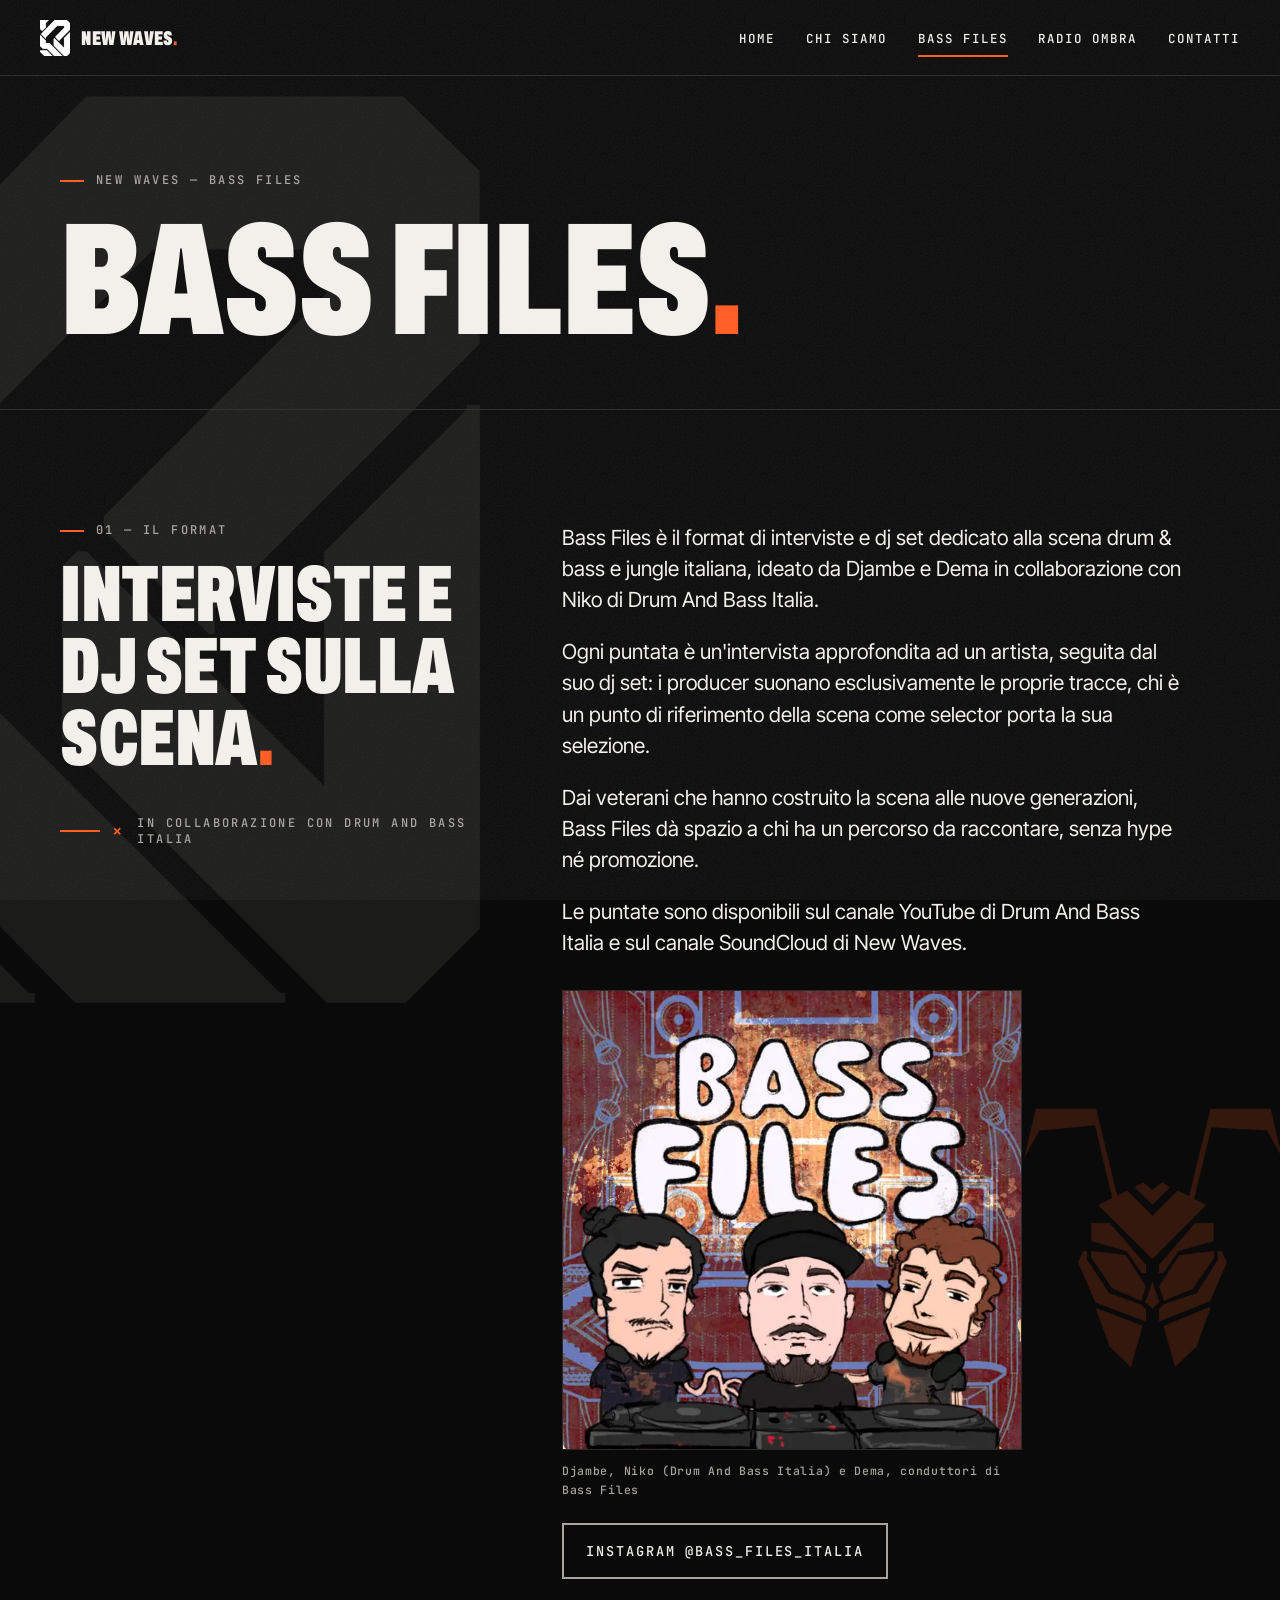
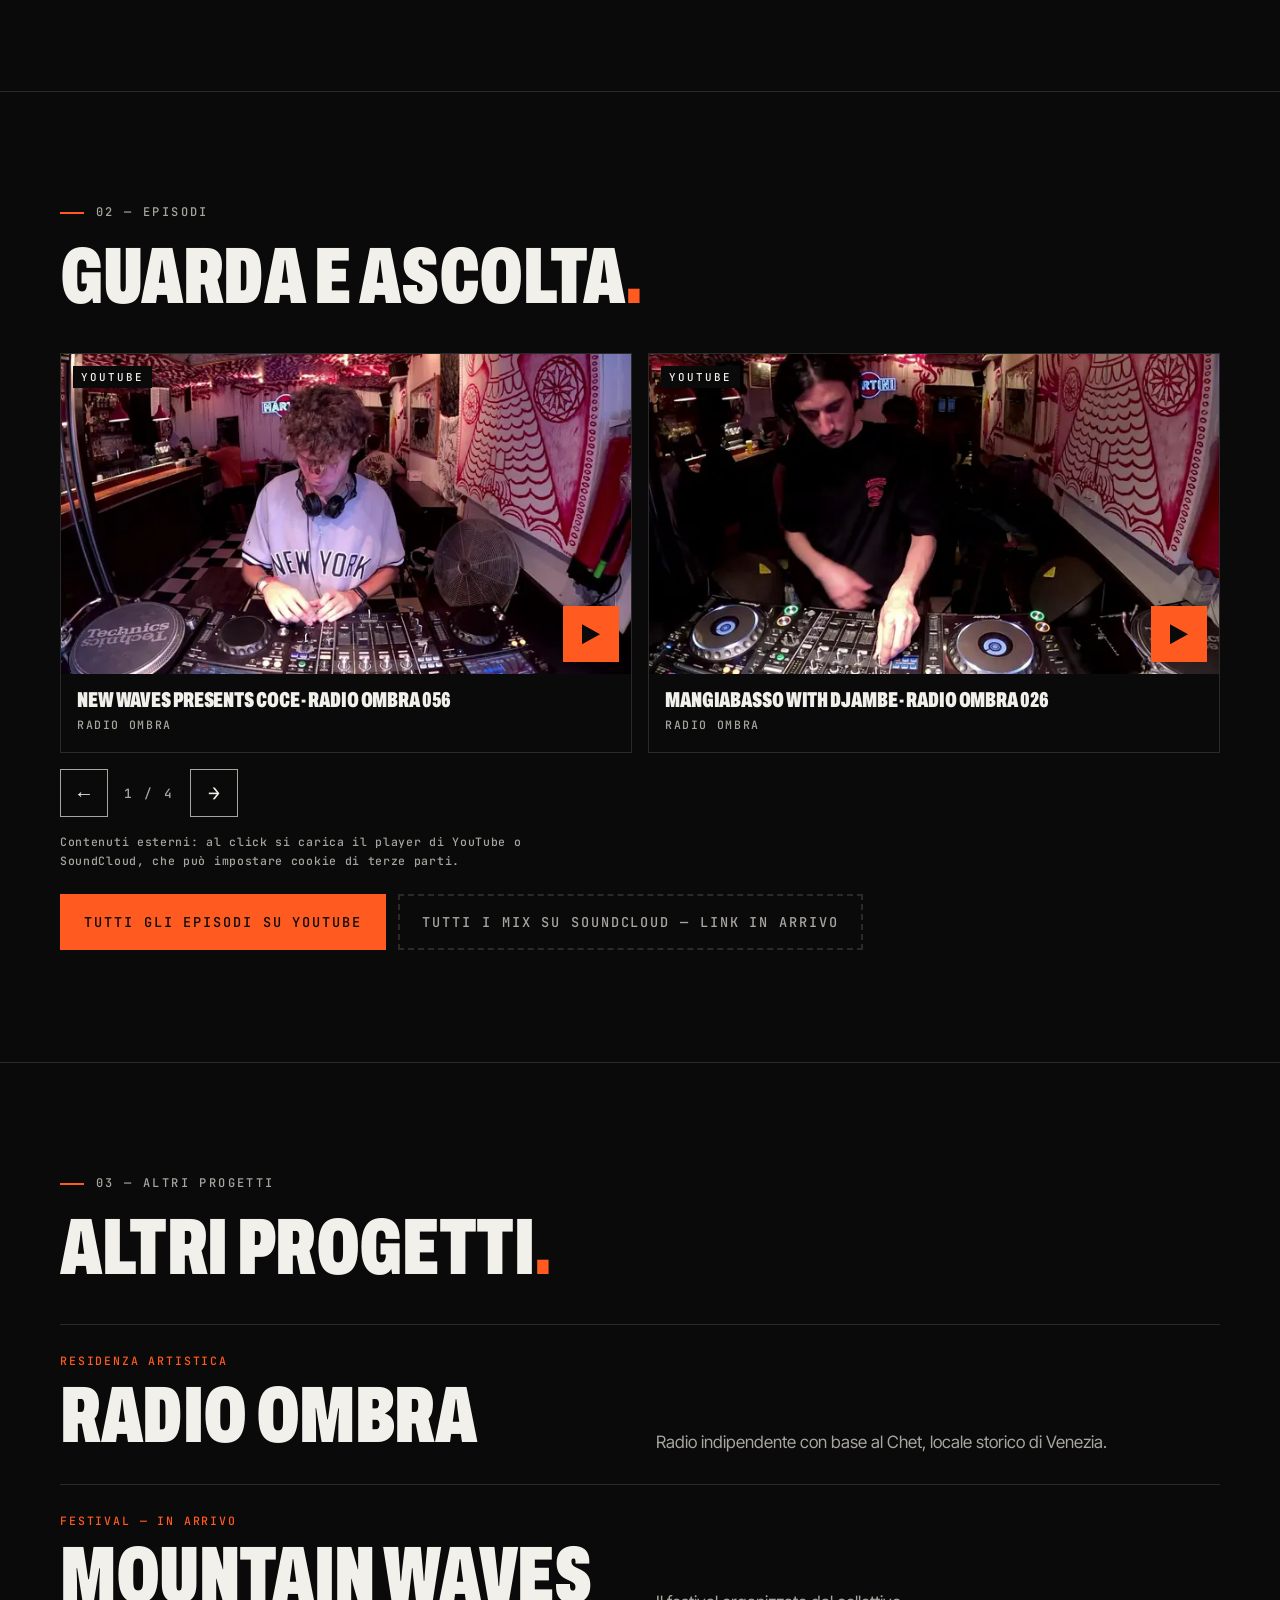
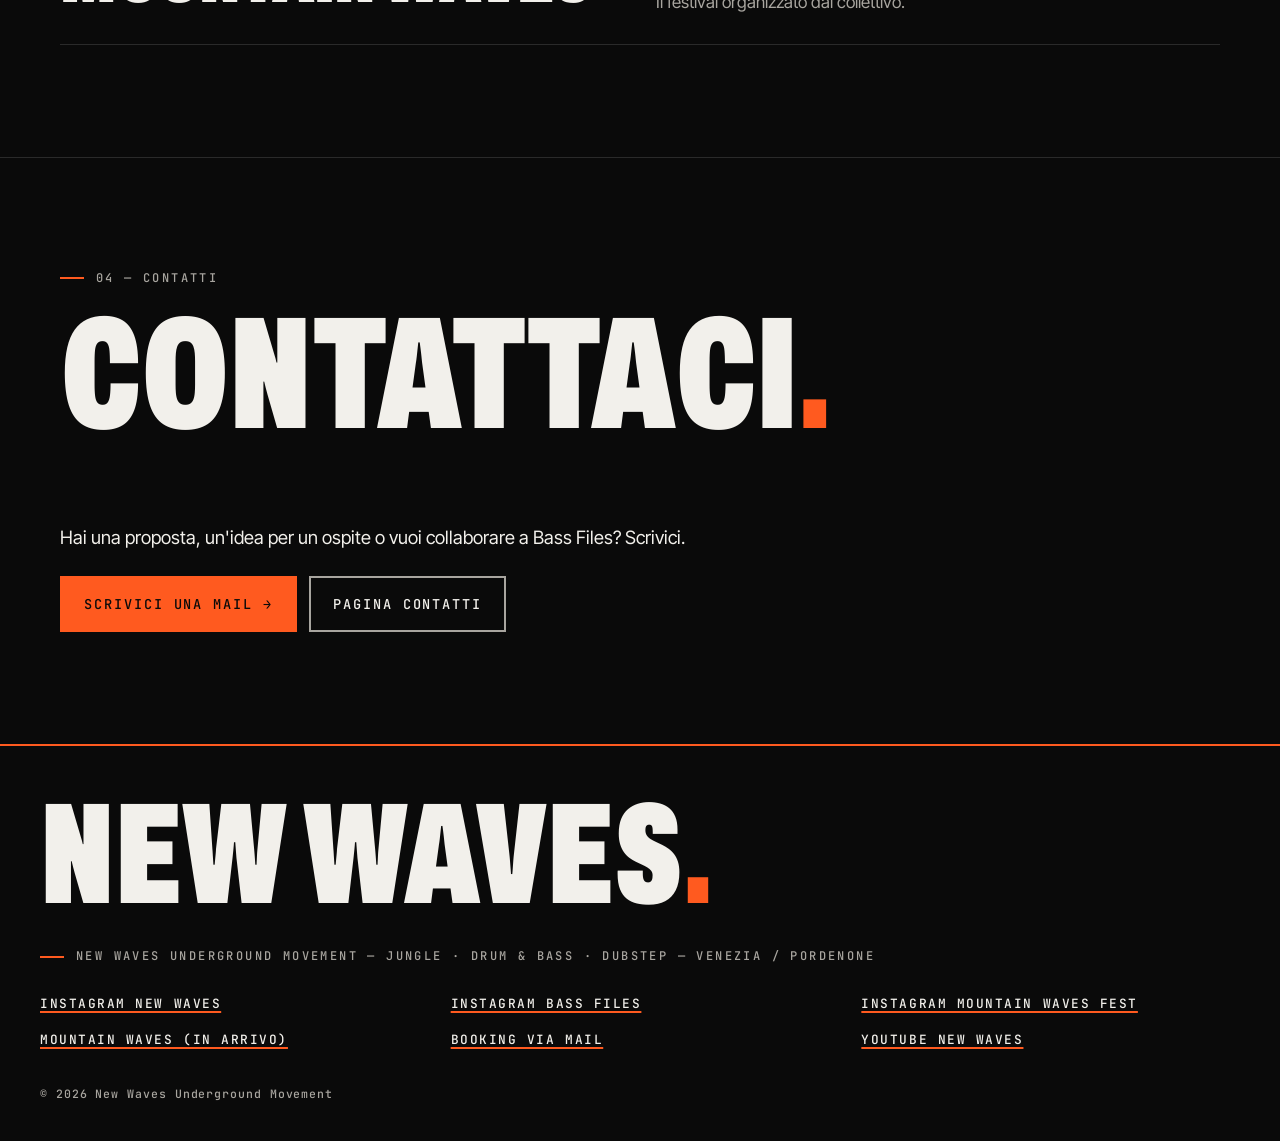
==== bass-files/index.html @ 53de9a0c "feat: Bass Files, carosello episodi con loop; nuovi video; logo Drum And Bass Italia aggiornato Co-A" ====
<!doctype html>
<html lang="it">
<head>
  <meta charset="utf-8" />
  <meta name="viewport" content="width=device-width, initial-scale=1" />
  <title>Bass Files — interviste e dj set sulla scena italiana</title>
  <meta name="description" content="Bass Files: format di interviste e dj set in collaborazione con Drum And Bass Italia." />
  
  <meta name="theme-color" content="#0A0A0A" />
  <link rel="canonical" href="https://DOMINIO.TLD/bass-files/" />
  <!-- Open Graph / Twitter -->
  <meta property="og:type" content="website" />
  <meta property="og:locale" content="it_IT" />
  <meta property="og:title" content="Bass Files — interviste e dj set sulla scena italiana" />
  <meta property="og:description" content="Bass Files: format di interviste e dj set in collaborazione con Drum And Bass Italia." />
  <meta property="og:url" content="https://DOMINIO.TLD/bass-files/" />
  <meta property="og:image" content="https://DOMINIO.TLD/assets/img/og/og-default.jpg" /> <!-- TODO: creare 1200x630 -->
  <meta name="twitter:card" content="summary_large_image" />
  <link rel="icon" href="../assets/icons/favicon.svg" type="image/svg+xml" /> <!-- TODO: creare favicon -->
  <link rel="stylesheet" href="../css/style.css" />
  <link rel="preload" href="../assets/fonts/archivo-var.woff2" as="font" type="font/woff2" crossorigin />
  <script src="../js/main.js" defer></script>
</head>
<body data-page="bass-files">
  <!-- HEADER: tenere identico in tutte le pagine (cambia solo aria-current e il prefisso dei percorsi) -->
  <a class="skip-link" href="#main">Vai al contenuto</a>
  <header class="site-header">
    <a class="brand" href="../" aria-label="New Waves — Home">
      <img src="../assets/img/brand/logo-mark-96.webp" width="30" height="36" alt="" />
      <span class="brand__name">NEW WAVES<span class="dot">.</span></span>
    </a>
    <button class="nav-toggle" type="button" aria-expanded="false" aria-controls="site-nav">Menu</button>
    <nav id="site-nav" class="site-nav" aria-label="Principale">
      <ul><li><a href="../">Home</a></li><li><a href="../chi-siamo/">Chi siamo</a></li><li><a href="../bass-files/" aria-current="page">Bass Files</a></li><li><a href="../radio-ombra/">Radio Ombra</a></li><li><a href="../contatti/">Contatti</a></li></ul>
    </nav>
  </header>

  <main id="main">
    <!-- sfondo decorativo: loghi New Waves e Drum And Bass Italia (maschere CSS, vedi css/style.css) -->
    <div class="bf-bg" aria-hidden="true"><span class="bf-bg__nw"></span></div>
    <header class="page-head"><p class="label">New Waves — Bass Files</p><h1>Bass Files<span class="dot">.</span></h1></header>

    <section class="about" aria-labelledby="format">
      <div><p class="label">01 — Il format</p><h2 id="format">Interviste e dj set sulla scena<span class="dot">.</span></h2>
        <p class="bf-collab"><span class="bf-collab__x" aria-hidden="true">×</span>In collaborazione con Drum And Bass Italia</p></div>
      <div class="about__text">
        <p>Bass Files è il format di interviste e dj set dedicato alla scena drum &amp; bass e jungle italiana, ideato da Djambe e Dema in collaborazione con Niko di Drum And Bass Italia.</p>
        <p>Ogni puntata è un'intervista approfondita ad un artista, seguita dal suo dj set: i producer suonano esclusivamente le proprie tracce, chi è un punto di riferimento della scena come selector porta la sua selezione.</p>
        <p>Dai veterani che hanno costruito la scena alle nuove generazioni, Bass Files dà spazio a chi ha un percorso da raccontare, senza hype né promozione.</p>
        <p>Le puntate sono disponibili sul canale YouTube di Drum And Bass Italia e sul canale SoundCloud di New Waves.</p>
        <figure class="bf-figure">
          <span class="bf-bg__dnb" aria-hidden="true"></span>
          <div class="photo-slot"><img src="../assets/img/bass-files/conduttori-1200.webp" srcset="../assets/img/bass-files/conduttori-640.webp 640w, ../assets/img/bass-files/conduttori-800.webp 800w, ../assets/img/bass-files/conduttori-1200.webp 1200w" sizes="(min-width: 1100px) 520px, (min-width: 768px) 45vw, calc(100vw - 32px)" width="1200" height="1200" alt="Illustrazione a fumetto dei tre conduttori di Bass Files dietro la consolle, sotto la scritta Bass Files" fetchpriority="high" decoding="async" /></div>
          <figcaption class="media-note">Djambe, Niko (Drum And Bass Italia) e Dema, conduttori di Bass Files</figcaption>
        </figure>
        <!-- TODO: ospiti, cadenza e formato degli episodi: non presenti nel Press Kit (Marco) -->
        <div class="btn-row"><a class="btn btn--ghost" href="https://instagram.com/bass_files_italia" rel="noopener">Instagram @bass_files_italia</a></div>
      </div>
    </section>

    <section aria-labelledby="ascolta"><p class="label">02 — Episodi</p><h2 id="ascolta">Guarda e ascolta<span class="dot">.</span></h2>
      <div class="carousel" role="region" aria-roledescription="carosello" aria-label="Episodi di Bass Files">
        <div class="carousel__track" data-media data-media-tag="bass-files"></div>
      </div>
      <div class="btn-row">
        <a class="btn" data-channel="bassFiles" data-channel-label="Tutti gli episodi su YouTube" rel="noopener">Tutti gli episodi su YouTube</a>
        <a class="btn btn--ghost" data-channel="soundcloud" data-channel-label="Tutti i mix su SoundCloud" rel="noopener">Tutti i mix su SoundCloud</a>
      </div>
    </section>

    <section aria-labelledby="progetti"><p class="label">03 — Altri progetti</p><h2 id="progetti">Altri progetti<span class="dot">.</span></h2>
      <ul class="project-list">
        <li class="project"><p class="project__tag">Residenza artistica</p><h3><a href="../radio-ombra/">Radio Ombra</a></h3><p>Radio indipendente con base al Chet, locale storico di Venezia.</p></li>
        <li class="project"><p class="project__tag">Festival — in arrivo</p><h3><a href="../mountain-waves/">Mountain Waves</a></h3><p>Il festival organizzato dal collettivo.</p></li>
      </ul>
    </section>

    <section class="cta-booking" aria-labelledby="booking"><p class="label">04 — Contatti</p><h2 id="booking">Contattaci<span class="dot">.</span></h2>
      <p>Hai una proposta, un'idea per un ospite o vuoi collaborare a Bass Files? Scrivici.</p>
      <div class="btn-row"><a class="btn" href="mailto:newwavesundergroundmovement@gmail.com?subject=Bass%20Files">Scrivici una mail →</a><a class="btn btn--ghost" href="../contatti/">Pagina contatti</a></div>
    </section>
  </main>

  <!-- FOOTER: tenere identico in tutte le pagine -->
  <footer class="site-footer">
    <p class="footer-big" aria-hidden="true">NEW WAVES<span class="dot">.</span></p>
    <p class="label">New Waves Underground Movement — Jungle · Drum &amp; Bass · Dubstep — Venezia / Pordenone</p>
    <ul class="footer-links">
      <li><a href="https://instagram.com/newwaves_um" rel="noopener">Instagram New Waves</a></li>
      <li><a href="https://instagram.com/bass_files_italia" rel="noopener">Instagram Bass Files</a></li>
      <li><a href="https://instagram.com/mountainwavesfest" rel="noopener">Instagram Mountain Waves Fest</a></li>
      <li><a href="../mountain-waves/">Mountain Waves (in arrivo)</a></li>
      <li><a href="mailto:newwavesundergroundmovement@gmail.com?subject=Booking%20New%20Waves">Booking via mail</a></li>
      <li><a href="https://www.youtube.com/@Newwaves_undergroundmovement" rel="noopener">YouTube New Waves</a></li>
      <!-- TODO: link canale SoundCloud (da data/media.json -> channels) -->
    </ul>
    <p class="legal">© 2026 New Waves Underground Movement</p>
  </footer>
</body>
</html>
---- css/style.css ----
/* ==========================================================================
   NEW WAVES — style.css
   Organizzazione: 1 Font · 2 Tokens · 3 Base · 4 Layout · 5 Componenti · 6 Pagine · 7 Utility
   Palette: nero / bianco caldo / arancione (unico accento). Zero border-radius.
   ========================================================================== */

/* 1. FONT (self-hosted, subset latin, font-display: swap) ---------------- */
@font-face {
  font-family: "Archivo";
  src: url("../assets/fonts/archivo-var.woff2") format("woff2");
  font-weight: 700 900; font-stretch: 62% 100%; font-display: swap;
}
@font-face {
  font-family: "Inter Tight";
  src: url("../assets/fonts/inter-tight-var.woff2") format("woff2");
  font-weight: 400 700; font-display: swap;
}
@font-face {
  font-family: "JetBrains Mono";
  src: url("../assets/fonts/jetbrains-mono-500.woff2") format("woff2");
  font-weight: 500; font-display: swap;
}

/* 2. TOKENS ------------------------------------------------------------- */
:root {
  /* colore */
  --c-bg: #0a0a0a;
  --c-bg-2: #141414;
  --c-line: #2a2a2a;
  --c-text: #f2f0eb;
  --c-text-dim: #a8a59f;       /* ≈ 7.6:1 su nero */
  --c-accent: #ff5a1f;         /* ≈ 6.6:1 su nero; testo scuro su arancione ≈ 6.6:1 */

  /* tipografia */
  --f-display: "Archivo", "Arial Narrow", "Helvetica Neue", Arial, sans-serif;
  --f-body: "Inter Tight", "Helvetica Neue", Arial, sans-serif;
  --f-mono: "JetBrains Mono", ui-monospace, "SFMono-Regular", Menlo, Consolas, monospace;

  --fs-display: min(31vw, 24rem);
  --fs-h1: clamp(3.5rem, 17vw, 10rem);
  --fs-h2: clamp(2.25rem, 8vw, 5rem);
  --fs-h3: clamp(1.4rem, 3.5vw, 2rem);
  --fs-label: 0.75rem;

  /* layout */
  --gutter: clamp(16px, 4vw, 40px);
  --max: 1240px;
  --header-h: 64px;
  --radius: 0;
  --bar: 6px;                  /* spessore barre arancioni */
}
@media (min-width: 768px) { :root { --header-h: 76px; } }

/* 3. BASE --------------------------------------------------------------- */
*, *::before, *::after { box-sizing: border-box; }
html { scroll-behavior: smooth; -webkit-text-size-adjust: 100%; scroll-padding-top: calc(var(--header-h) + 1rem); }
body {
  margin: 0; background: var(--c-bg); color: var(--c-text);
  font: 400 1.0625rem/1.6 var(--f-body);
  overflow-x: hidden;
}
/* grana leggera sul nero: tile SVG inline (nessuna richiesta di rete) */
body::after {
  content: ""; position: fixed; inset: 0; z-index: 90; pointer-events: none; opacity: .07;
  background-image: url("data:image/svg+xml,%3Csvg xmlns='http://www.w3.org/2000/svg' width='160' height='160'%3E%3Cfilter id='n'%3E%3CfeTurbulence type='fractalNoise' baseFrequency='.9' numOctaves='2' stitchTiles='stitch'/%3E%3CfeColorMatrix values='0 0 0 0 1 0 0 0 0 1 0 0 0 0 1 0 0 0 1 0'/%3E%3C/filter%3E%3Crect width='160' height='160' filter='url(%23n)'/%3E%3C/svg%3E");
}
img, video, iframe { max-width: 100%; display: block; }
a { color: inherit; text-decoration-color: var(--c-accent); text-decoration-thickness: 2px; text-underline-offset: 0.22em; }
a:hover { color: var(--c-accent); }
:focus-visible { outline: 2px solid var(--c-accent); outline-offset: 3px; }
::selection { background: var(--c-accent); color: var(--c-bg); }
h1, h2, h3 {
  font-family: var(--f-display); font-weight: 900; font-stretch: 62%;
  text-transform: uppercase; line-height: .9; margin: 0 0 .5em; letter-spacing: -.005em;
}
h1 { font-size: var(--fs-h1); }
h2 { font-size: var(--fs-h2); }
h3 { font-size: var(--fs-h3); line-height: 1; }
p { margin: 0 0 1em; max-width: 62ch; }
.dot { color: var(--c-accent); }

/* micro-etichetta mono con numerazione */
.label {
  font: 500 var(--fs-label)/1.4 var(--f-mono); letter-spacing: .2em; text-transform: uppercase;
  color: var(--c-text-dim); margin: 0 0 1.25rem; max-width: none;
}
.label::before { content: ""; display: inline-block; width: 1.5rem; height: 2px; background: var(--c-accent); vertical-align: middle; margin-right: .75rem; }

/* 4. LAYOUT ------------------------------------------------------------- */
main { padding-top: var(--header-h); }
.wrap { max-width: var(--max); margin-inline: auto; padding-inline: var(--gutter); }
main > section { border-top: 1px solid var(--c-line); padding-block: clamp(3rem, 9vw, 7rem); }
/* contenuto allineato alla colonna centrale (--max) senza centrare i singoli blocchi */
main > section { padding-inline: max(var(--gutter), calc((100% - var(--max)) / 2 + var(--gutter))); }
.skip-link { position: absolute; left: -999px; top: 0; background: var(--c-accent); color: var(--c-bg); padding: .75rem 1rem; z-index: 100; font-weight: 700; }
.skip-link:focus { left: 0; color: var(--c-bg); }

/* 5. COMPONENTI --------------------------------------------------------- */
/* header + nav */
.site-header {
  position: fixed; inset: 0 0 auto 0; height: var(--header-h); z-index: 50;
  display: flex; align-items: center; justify-content: space-between;
  padding-inline: var(--gutter); background: var(--c-bg); border-bottom: 1px solid var(--c-line);
}
.brand { display: flex; align-items: center; gap: .7rem; text-decoration: none; }
.brand img { height: 36px; width: auto; }
.brand__name { font: 900 1.25rem/1 var(--f-display); font-stretch: 62%; letter-spacing: .02em; }
.brand:hover { color: var(--c-text); }
.site-nav ul { list-style: none; display: flex; gap: clamp(1rem, 2.4vw, 2.25rem); margin: 0; padding: 0; }
.site-nav a {
  text-decoration: none; font: 500 .78rem var(--f-mono); letter-spacing: .16em; text-transform: uppercase;
  padding-block: .5rem; border-bottom: 2px solid transparent; transition: border-color .15s;
}
.site-nav a:hover, .site-nav a[aria-current="page"] { color: var(--c-text); border-bottom-color: var(--c-accent); }
.nav-toggle {
  display: none; background: none; color: var(--c-text); border: 1px solid var(--c-text-dim);
  padding: .6rem 1rem; font: 500 .78rem var(--f-mono); letter-spacing: .16em; text-transform: uppercase; cursor: pointer;
  min-height: 44px;
}
.nav-toggle[aria-expanded="true"] { background: var(--c-accent); border-color: var(--c-accent); color: var(--c-bg); }
@media (max-width: 767px) {
  .nav-toggle { display: inline-block; }
  .site-nav { position: fixed; inset: var(--header-h) 0 0 0; background: var(--c-bg); padding: 1.5rem var(--gutter); display: none; overflow-y: auto; }
  .site-nav.is-open { display: block; }
  .site-nav ul { flex-direction: column; gap: 0; }
  .site-nav li { border-bottom: 1px solid var(--c-line); }
  .site-nav a { display: block; font: 900 clamp(2.5rem, 13vw, 4rem)/1 var(--f-display); font-stretch: 62%; letter-spacing: 0; padding-block: 1rem; border-bottom: 0; }
  .site-nav a:hover, .site-nav a[aria-current="page"] { color: var(--c-accent); }
}

/* bottoni */
.btn {
  display: inline-flex; align-items: center; gap: .6rem; background: var(--c-accent); color: var(--c-bg);
  font: 500 .85rem var(--f-mono); letter-spacing: .14em; text-transform: uppercase; font-weight: 500;
  padding: 1.05rem 1.4rem; min-height: 48px; text-decoration: none; border: 2px solid var(--c-accent); border-radius: var(--radius);
  transition: background .15s, color .15s;
}
.btn:hover { background: var(--c-text); border-color: var(--c-text); color: var(--c-bg); }
.btn--ghost { background: transparent; color: var(--c-text); border-color: var(--c-text-dim); }
.btn--ghost:hover { background: var(--c-accent); border-color: var(--c-accent); color: var(--c-bg); }
.btn--off { transition: none; background: transparent; border-style: dashed; border-color: var(--c-line); color: var(--c-text-dim); cursor: default; }
.btn-row { display: flex; flex-wrap: wrap; gap: .75rem; margin-top: 1.5rem; }
.link-arrow { font: 500 .8rem var(--f-mono); letter-spacing: .16em; text-transform: uppercase; text-decoration: none; border-bottom: 2px solid var(--c-accent); padding-bottom: .2rem; }

/* slot foto (le foto arrivano dopo; specifiche in assets/img/README.md — TODO) */
.photo-slot {
  position: relative; aspect-ratio: 4 / 5; background: var(--c-bg-2); border: 1px solid var(--c-line); overflow: hidden;
  display: flex; align-items: flex-end; padding: .75rem;
  background-image: repeating-linear-gradient(135deg, transparent 0 14px, rgba(255,90,31,.12) 14px 16px);
}
.photo-slot span { font: 500 .68rem var(--f-mono); letter-spacing: .18em; text-transform: uppercase; color: var(--c-text-dim); }
.photo-slot img { position: absolute; inset: 0; width: 100%; height: 100%; object-fit: cover; filter: grayscale(1) contrast(1.1); } /* foto sempre in bianco e nero */

/* media / facade (YouTube, SoundCloud) */
.media-grid { display: grid; gap: 1px; background: var(--c-line); border: 1px solid var(--c-line); grid-template-columns: 1fr; }
@media (min-width: 768px) { .media-grid { grid-template-columns: repeat(2, 1fr); } }
.media-item { background: var(--c-bg); display: flex; flex-direction: column; }
.facade {
  position: relative; aspect-ratio: 16 / 9; width: 100%; padding: 0; border: 0; color: inherit; text-align: left; cursor: pointer;
  background: var(--c-bg-2); overflow: hidden; display: block;
  background-image: repeating-linear-gradient(135deg, transparent 0 14px, rgba(255,90,31,.1) 14px 16px);
}
.facade img { position: absolute; inset: 0; width: 100%; height: 100%; object-fit: cover; } /* miniature a colori */
.facade__plat { position: absolute; left: .75rem; top: .75rem; font: 500 .68rem var(--f-mono); letter-spacing: .18em; text-transform: uppercase; background: var(--c-bg); padding: .25rem .5rem; }
.facade__play { position: absolute; right: .75rem; bottom: .75rem; width: 56px; height: 56px; background: var(--c-accent); display: grid; place-items: center; transition: background .15s; }
.facade__play::after { content: ""; width: 18px; height: 20px; background: var(--c-bg); clip-path: polygon(0 0, 0 100%, 100% 50%); }
.facade:hover .facade__play { background: var(--c-text); }
.facade iframe { position: absolute; inset: 0; width: 100%; height: 100%; border: 0; }
.facade--playing { cursor: auto; background: #000; }
.facade--empty { cursor: default; display: grid; place-items: center; }
.facade--empty .facade__empty { font: 500 .8rem var(--f-mono); letter-spacing: .18em; text-transform: uppercase; color: var(--c-text-dim); }
.media-meta { padding: 1rem 1rem 1.25rem; }
.media-meta h3 { font-size: 1.35rem; margin: 0 0 .35rem; }
.media-meta p { margin: 0; font: 500 .72rem var(--f-mono); letter-spacing: .14em; text-transform: uppercase; color: var(--c-text-dim); }
.media-note { font: 500 .72rem/1.6 var(--f-mono); letter-spacing: .06em; color: var(--c-text-dim); margin-top: 1rem; max-width: 70ch; }


/* carosello (Bass Files): scroll-snap nativo, 1 scheda su mobile, 2 da tablet */
.carousel__track { display: flex; gap: 1rem; overflow-x: auto; scroll-snap-type: x mandatory; scrollbar-width: none; overscroll-behavior-x: contain; }
.carousel__track::-webkit-scrollbar { display: none; }
.carousel__track .media-item { flex: 0 0 86%; scroll-snap-align: start; border: 1px solid var(--c-line); }
@media (min-width: 768px) { .carousel__track .media-item { flex-basis: calc(50% - .5rem); } }
.carousel__nav { display: flex; align-items: center; gap: 1rem; margin-top: 1rem; }
.carousel__btn { width: 48px; height: 48px; background: transparent; color: var(--c-text); border: 1px solid var(--c-text-dim); font: 500 1.25rem var(--f-mono); cursor: pointer; transition: background .15s, color .15s; }
.carousel__btn:hover { background: var(--c-accent); border-color: var(--c-accent); color: var(--c-bg); }
.carousel__count { margin: 0; font: 500 .8rem var(--f-mono); letter-spacing: .16em; color: var(--c-text-dim); }

/* eventi */
.event { display: grid; grid-template-columns: 1fr; gap: .5rem 2rem; padding-block: 1.5rem; border-top: 2px solid var(--c-accent); }
@media (min-width: 768px) { .event { grid-template-columns: 12rem 1fr; } }
.event__date { font: 500 .9rem var(--f-mono); letter-spacing: .14em; color: var(--c-accent); margin: 0; }
.event h3 { margin: 0 0 .25rem; }
.event h3 a { text-decoration: none; }
.event__flyer { grid-column: 1 / -1; max-width: 360px; width: 100%; height: auto; aspect-ratio: 4 / 5; object-fit: cover; filter: grayscale(1) contrast(1.1); }
.event p { margin: 0; }
.empty { border: 1px dashed var(--c-text-dim); padding: clamp(1.25rem, 4vw, 2.5rem); }
.empty p { margin-bottom: 1.25rem; }
.empty strong { font: 900 var(--fs-h3)/1 var(--f-display); font-stretch: 62%; text-transform: uppercase; display: block; margin-bottom: .75rem; }

/* footer */
.site-footer { border-top: 2px solid var(--c-accent); padding: 3rem var(--gutter) 2.5rem; position: relative; overflow: hidden; }
.site-footer > * { max-width: var(--max); margin-inline: auto; }
.footer-big { font: 900 clamp(3rem, 14vw, 9rem)/.85 var(--f-display); font-stretch: 62%; text-transform: uppercase; margin-bottom: 2rem; }
.footer-links { list-style: none; display: grid; grid-template-columns: 1fr; gap: .5rem 2rem; padding: 0; margin: 1.5rem auto; }
@media (min-width: 480px) { .footer-links { grid-template-columns: repeat(2, 1fr); } }
@media (min-width: 1100px) { .footer-links { grid-template-columns: repeat(3, 1fr); } }
.footer-links a { font: 500 .8rem var(--f-mono); letter-spacing: .12em; text-transform: uppercase; display: inline-block; padding-block: .35rem; }
.legal { font: 500 .72rem var(--f-mono); letter-spacing: .08em; color: var(--c-text-dim); margin: 2rem auto 0; max-width: var(--max); }

/* reveal allo scroll (la classe la aggiunge il JS solo sotto il fold) */
.is-hidden { opacity: 0; transform: translateY(24px); }
.reveal { transition: opacity .5s ease-out, transform .5s ease-out; }

/* 6. PAGINE ------------------------------------------------------------- */
/* hero home */
.hero {
  position: relative; min-height: min(calc(100svh - var(--header-h)), 52rem); display: flex; flex-direction: column; justify-content: flex-end;
  border-top: 0 !important; overflow: hidden; padding-block: 2rem 2.5rem !important;
}
.hero__bg { position: absolute; inset: 0; width: 100%; height: 100%; object-fit: cover; object-position: 70% 100%; z-index: -2; opacity: .6; } /* texture meno luminosa: più nero sotto */
.hero::before { content: ""; position: absolute; inset: 0; z-index: -1; background: linear-gradient(to top, rgba(10,10,10,0) 40%, var(--c-bg) 100%); } /* sfuma verso il nero in alto */
.hero__mark {
  position: absolute; z-index: -1; right: -16%; top: 3%; width: 68vw; max-width: 560px; height: auto;
  mix-blend-mode: normal; opacity: .22; /* mobile: molto più tenue, non disturba il titolo */
}
.hero > :not(img) { width: 100%; min-width: 0; }
.hero h1 { font-size: var(--fs-display); line-height: .8; margin: 0 0 1.25rem; }
.hero__sub { font: 500 clamp(.78rem, 2.6vw, 1.05rem) var(--f-mono); letter-spacing: .2em; text-transform: uppercase; margin: 0 0 1.75rem; }
.hero .btn-row { margin-top: 0; }
@media (min-width: 768px) { :root { --fs-display: min(18vw, 17rem); } .hero__mark { right: 3%; top: 5%; width: 38vw; max-width: 520px; opacity: .55; } }

/* sezione con barra arancione laterale (manifesto) */
.manifesto { display: grid; gap: 2rem; }
.manifesto__text { border-left: var(--bar) solid var(--c-accent); padding-left: 1.25rem; }
.manifesto__text p { font-size: clamp(1.15rem, 3vw, 1.6rem); line-height: 1.4; max-width: 34ch; }
@media (min-width: 768px) { .manifesto { grid-template-columns: 5fr 7fr; align-items: start; } }

/* anteprima membri: righe numerate */
.member-list { list-style: none; margin: 0; padding: 0; }
.member-row { text-decoration: none; display: grid; grid-template-columns: 2.5rem 1fr; gap: .25rem 1rem; align-items: baseline; padding-block: 1.1rem; border-top: 1px solid var(--c-line); transition: border-color .15s; }
.member-row:last-child { border-bottom: 1px solid var(--c-line); }
.member-row:hover { border-top-color: var(--c-accent); }
.member-row__n { font: 500 .75rem var(--f-mono); letter-spacing: .14em; color: var(--c-accent); }
.member-row__name { font: 900 clamp(2.5rem, 11vw, 5.5rem)/.9 var(--f-display); font-stretch: 62%; text-transform: uppercase; margin: 0; }
.member-row__role { grid-column: 2; font: 500 .75rem var(--f-mono); letter-spacing: .16em; text-transform: uppercase; color: var(--c-text-dim); margin: 0; }
@media (min-width: 768px) {
  .member-row { grid-template-columns: 4rem 1fr auto; align-items: center; }
  .member-row__role { grid-column: 3; text-align: right; }
}
.section-foot { margin-top: 2rem; }

/* anteprima progetti: righe a tutta larghezza */
.project-list { list-style: none; margin: 0; padding: 0; }
.project { display: grid; gap: .5rem 2rem; padding-block: 1.75rem; border-top: 1px solid var(--c-line); position: relative; }
.project:last-child { border-bottom: 1px solid var(--c-line); }
.project::before { content: ""; position: absolute; left: 0; top: -1px; height: 2px; width: 0; background: var(--c-accent); transition: width .25s ease-out; }
.project:hover::before, .project:focus-within::before { width: 100%; }
.project h3 { font-size: clamp(2.5rem, 9vw, 5rem); margin: 0; }
.project h3 a { text-decoration: none; }
.project h3 a::after { content: ""; position: absolute; inset: 0; } /* tutta la riga cliccabile */
.project p { margin: 0; color: var(--c-text-dim); }
.project__tag { font: 500 .72rem var(--f-mono); letter-spacing: .16em; text-transform: uppercase; color: var(--c-accent) !important; }
@media (min-width: 768px) { .project { grid-template-columns: 1fr 1fr; align-items: end; } .project__tag { grid-column: 1 / -1; } }


/* intestazione pagine interne */
.page-head { max-width: var(--max); margin: 0 auto; padding: clamp(3rem, 8vw, 6rem) var(--gutter) clamp(2rem, 5vw, 3.5rem); }
.page-head h1 { margin: 0; }

/* chi siamo: bio con marchio ritagliato */
.about { position: relative; display: grid; gap: 2rem; overflow: hidden; }
.about__text p { font-size: clamp(1.05rem, 2.4vw, 1.3rem); line-height: 1.5; max-width: 52ch; }
@media (min-width: 768px) { .about { grid-template-columns: 5fr 7fr; align-items: start; } }

/* schede membri */
.member-grid { display: grid; gap: clamp(3rem, 8vw, 5rem); }
.member { display: grid; gap: 1.25rem; scroll-margin-top: calc(var(--header-h) + 1rem); }
.member .photo-slot { max-width: 420px; width: 62%; }
@media (min-width: 768px) { .member .photo-slot { width: 100%; } }
.member--short .photo-slot { aspect-ratio: 1; }
.member__body { border-top: var(--bar) solid var(--c-accent); padding-top: 1rem; }
.member__n { font: 500 .75rem var(--f-mono); letter-spacing: .14em; color: var(--c-accent); margin: 0 0 .5rem; }
.member h3 { font-size: clamp(3rem, 12vw, 6rem); margin: 0 0 .25rem; }
.member__role { font: 500 .78rem var(--f-mono); letter-spacing: .16em; text-transform: uppercase; color: var(--c-text-dim); margin-bottom: 1.5rem; }
@media (min-width: 768px) {
  .member { grid-template-columns: 4fr 8fr; gap: 2.5rem; align-items: start; }
}

/* collaboratori */
.collab-list { list-style: none; margin: 1.5rem 0 0; padding: 0; }
.collab { display: grid; gap: .25rem 2rem; padding-block: 1.25rem; border-top: 1px solid var(--c-line); }
.collab:last-child { border-bottom: 1px solid var(--c-line); }
.collab h3 { margin: 0; font-size: clamp(2rem, 7vw, 3.25rem); }
.collab p { margin: 0; }
.collab__role { font: 500 .75rem var(--f-mono); letter-spacing: .16em; text-transform: uppercase; color: var(--c-accent); }
@media (min-width: 768px) { .collab { grid-template-columns: 1fr 1fr 2fr; align-items: baseline; } }

/* accordion (details nativo: tastiera e screen reader inclusi) */
.accordion { border-top: 1px solid var(--c-line); border-bottom: 1px solid var(--c-line); }
.accordion summary { list-style: none; cursor: pointer; padding: 1.25rem 0; min-height: 48px; font: 900 var(--fs-h3)/1 var(--f-display); font-stretch: 62%; text-transform: uppercase; display: flex; justify-content: space-between; align-items: center; gap: 1rem; }
.accordion summary::-webkit-details-marker { display: none; }
.accordion summary::after { content: "+"; font: 500 1.5rem var(--f-mono); color: var(--c-accent); }
.accordion[open] summary::after { content: "−"; }
.accordion summary:hover { color: var(--c-accent); }
.accordion__body { padding-bottom: 1.5rem; border-left: var(--bar) solid var(--c-accent); padding-left: 1.25rem; }
.accordion__body ul { margin: 0 0 1rem; padding-left: 1.1rem; }

/* locali */
.venue-list { list-style: none; margin: 0; padding: 0; }
.venue-list li { display: grid; gap: .25rem 2rem; padding-block: 1.25rem; border-top: 1px solid var(--c-line); }
.venue-list li:last-child { border-bottom: 1px solid var(--c-line); }
.venue-list h3 { margin: 0; font-size: clamp(2rem, 7vw, 3.25rem); }
.venue__where { margin: 0; font: 500 .78rem var(--f-mono); letter-spacing: .14em; text-transform: uppercase; color: var(--c-text-dim); }
@media (min-width: 768px) { .venue-list li { grid-template-columns: 1fr 1fr; align-items: baseline; } }

/* specifiche tecniche */
.spec-list { list-style: none; margin: 0 0 1rem; padding: 0; }
.spec-list li { display: grid; gap: .25rem 2rem; padding-block: 1rem; border-top: 1px solid var(--c-line); }
.spec-list li:last-child { border-bottom: 1px solid var(--c-line); }
.spec__k { font: 500 .75rem var(--f-mono); letter-spacing: .16em; text-transform: uppercase; color: var(--c-accent); }
@media (min-width: 768px) { .spec-list li { grid-template-columns: 12rem 1fr; } }
/* pulsante con l'indirizzo mail: minuscolo e a una riga anche su mobile */
.btn--mail { font-size: clamp(.7rem, 3.3vw, 1rem); letter-spacing: .04em; text-transform: none; overflow-wrap: anywhere; }


/* PAGINE INTERNE (tutte tranne Home) — logo New Waves di sfondo; Bass Files aggiunge il logo Drum And Bass Italia (direzione A "collaborazione in scala") e immagine conduttori ---- */
body[data-page="bass-files"] main, body[data-page="radio-ombra"] main, body[data-page="chi-siamo"] main, body[data-page="eventi"] main, body[data-page="contatti"] main, body[data-page="mountain-waves"] main { position: relative; overflow: hidden; isolation: isolate; }
.bf-bg { position: absolute; inset: 0; z-index: -1; pointer-events: none; }
@supports ((-webkit-mask-image: url("x")) or (mask-image: url("x"))) {
  .bf-bg span, .bf-bg__dnb { position: absolute; display: block; -webkit-mask-repeat: no-repeat; mask-repeat: no-repeat; -webkit-mask-position: center; mask-position: center; -webkit-mask-size: contain; mask-size: contain; }
  /* New Waves: gigante, bianco a bassa opacità, tagliato dal bordo sinistro */
  .bf-bg__nw { background-color: var(--c-text); opacity: .06; width: 125vw; aspect-ratio: 1000 / 1194; left: -55vw; top: 5rem; -webkit-mask-image: url("../assets/img/brand/logo-mark.webp"); mask-image: url("../assets/img/brand/logo-mark.webp"); }
  /* Drum And Bass Italia: arancione, affianco all'immagine dei conduttori (ancorato alla figure), tagliato dal bordo destro */
  .bf-bg__dnb { background-color: var(--c-accent); opacity: .17; width: 36vw; aspect-ratio: 1; left: calc(100% + .25rem); top: 24%; z-index: -1; -webkit-mask-image: url("../assets/img/partner/dnb-italia-logo.webp"); mask-image: url("../assets/img/partner/dnb-italia-logo.webp"); }
  @media (min-width: 768px) {
    .bf-bg__nw { width: 760px; left: -280px; top: 6rem; opacity: .07; }
    .bf-bg__dnb { width: clamp(160px, 15vw, 280px); left: calc(100% - .25rem); top: 22%; }
  }
  /* variante B: griglia di loghi alternati (attivabile con class="bf-bg bf-bg--grid" sul contenitore) */
  .bf-bg--grid span { display: none; }
  .bf-bg--grid { background: repeating-linear-gradient(90deg, transparent 0 calc(33.33% - 1px), var(--c-line) calc(33.33% - 1px) 33.33%); }
}
/* lockup di collaborazione: linea arancione + × + testo visibile */
.bf-collab { display: flex; align-items: center; gap: .75rem; font: 500 var(--fs-label)/1.4 var(--f-mono); letter-spacing: .2em; text-transform: uppercase; color: var(--c-text-dim); margin: 1.5rem 0 0; }
.bf-collab::before { content: ""; flex: 0 0 2.5rem; height: 2px; background: var(--c-accent); }
.bf-collab__x { color: var(--c-accent); font-size: 1.1rem; }
/* immagine conduttori: illustrazione quadrata, colori originali (per il bianco e nero: class="bf-figure bf-figure--bw") */
.bf-figure { position: relative; margin: 2rem 0 0; max-width: 520px; }
@media (max-width: 767px) { .bf-figure { max-width: 68%; } }
@media (min-width: 768px) and (max-width: 1099px) { .bf-figure { max-width: 62%; } }
@media (min-width: 1100px) { .bf-figure { max-width: 460px; } .bf-bg__dnb { width: clamp(240px, 21vw, 400px); } }
.bf-figure .photo-slot { aspect-ratio: 1; padding: 0; }
.bf-figure .photo-slot img { filter: none; object-fit: contain; }
.bf-figure--bw .photo-slot img { filter: grayscale(1) contrast(1.1); }
.bf-figure figcaption { margin-top: .75rem; }

/* booking CTA */
.cta-booking h2 { font-size: clamp(3rem, 14vw, 10rem); line-height: .85; }
.cta-booking p:not(.label) { font-size: 1.15rem; }

/* 7. UTILITY ------------------------------------------------------------ */
.page-404 { min-height: 100vh; display: grid; align-content: center; }
@media (prefers-reduced-motion: reduce) {
  *, *::before, *::after { animation: none !important; transition: none !important; scroll-behavior: auto !important; }
  .is-hidden { opacity: 1; transform: none; }
}
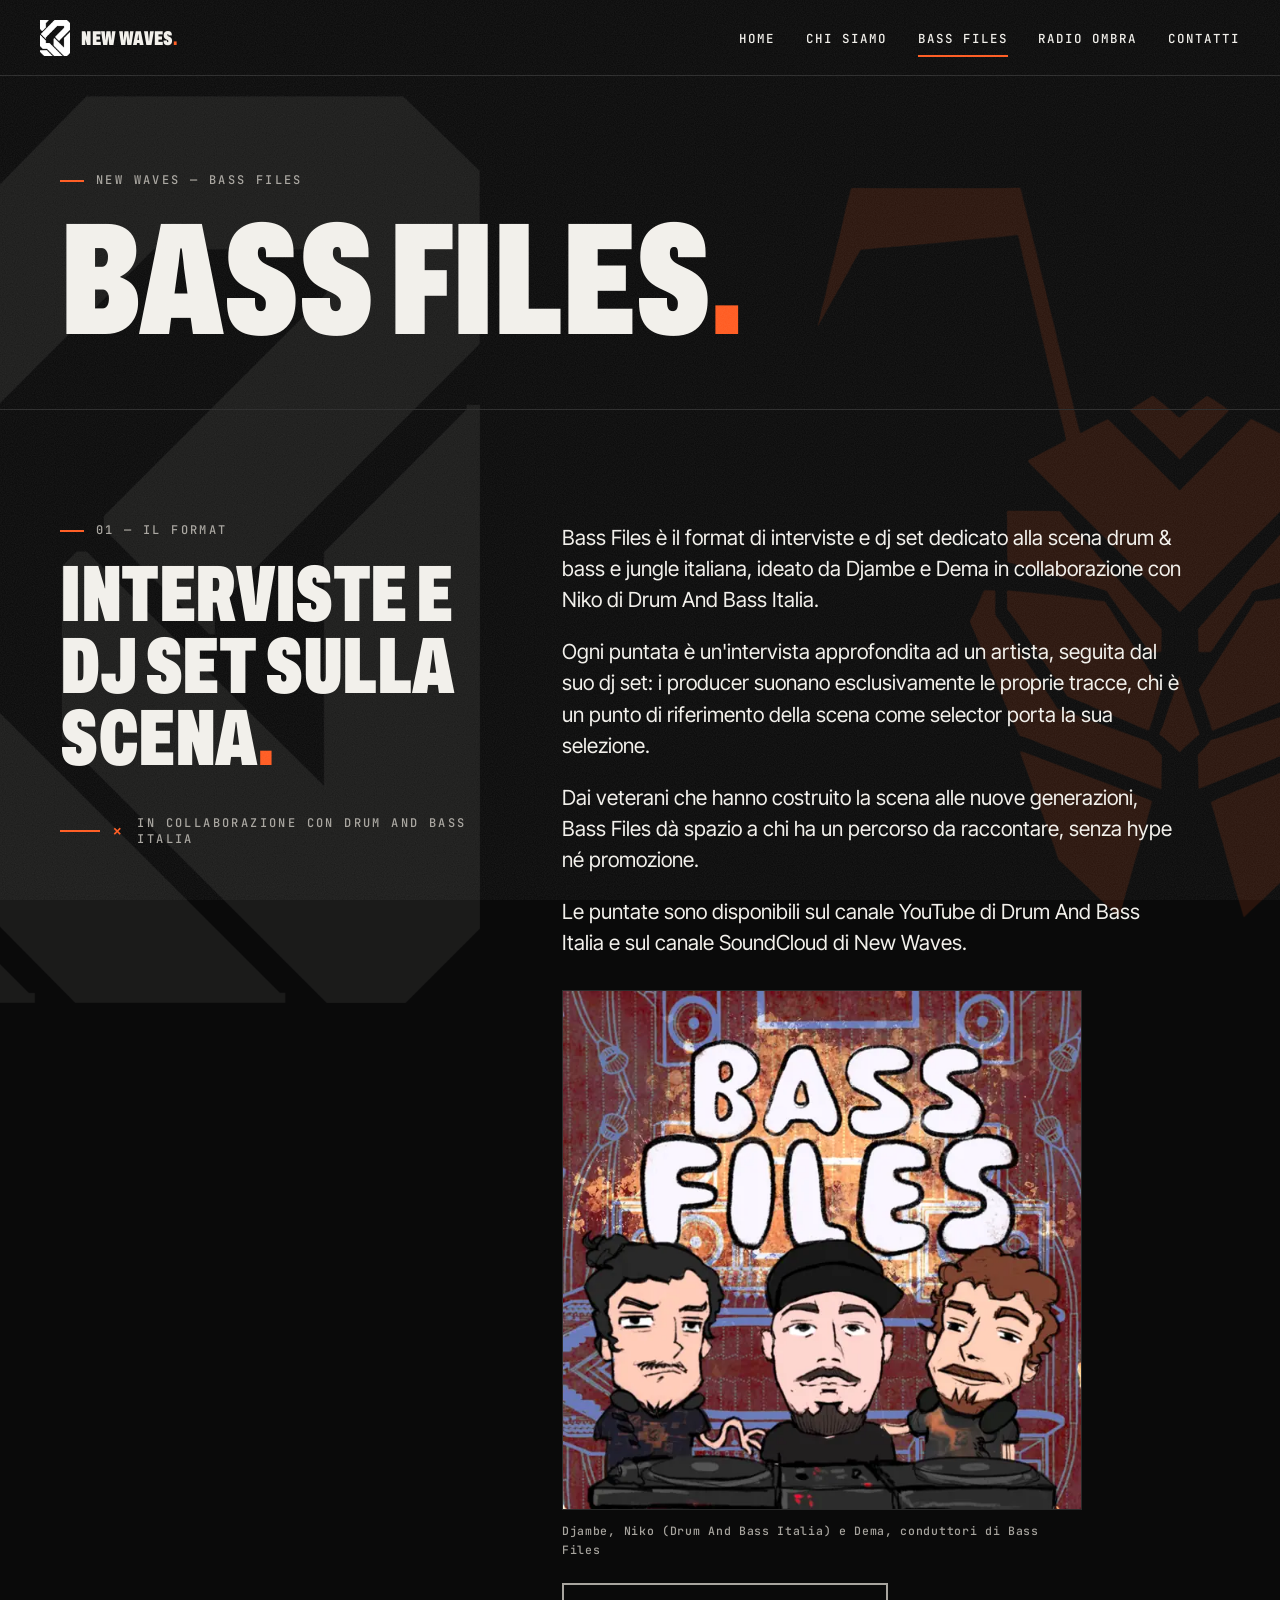
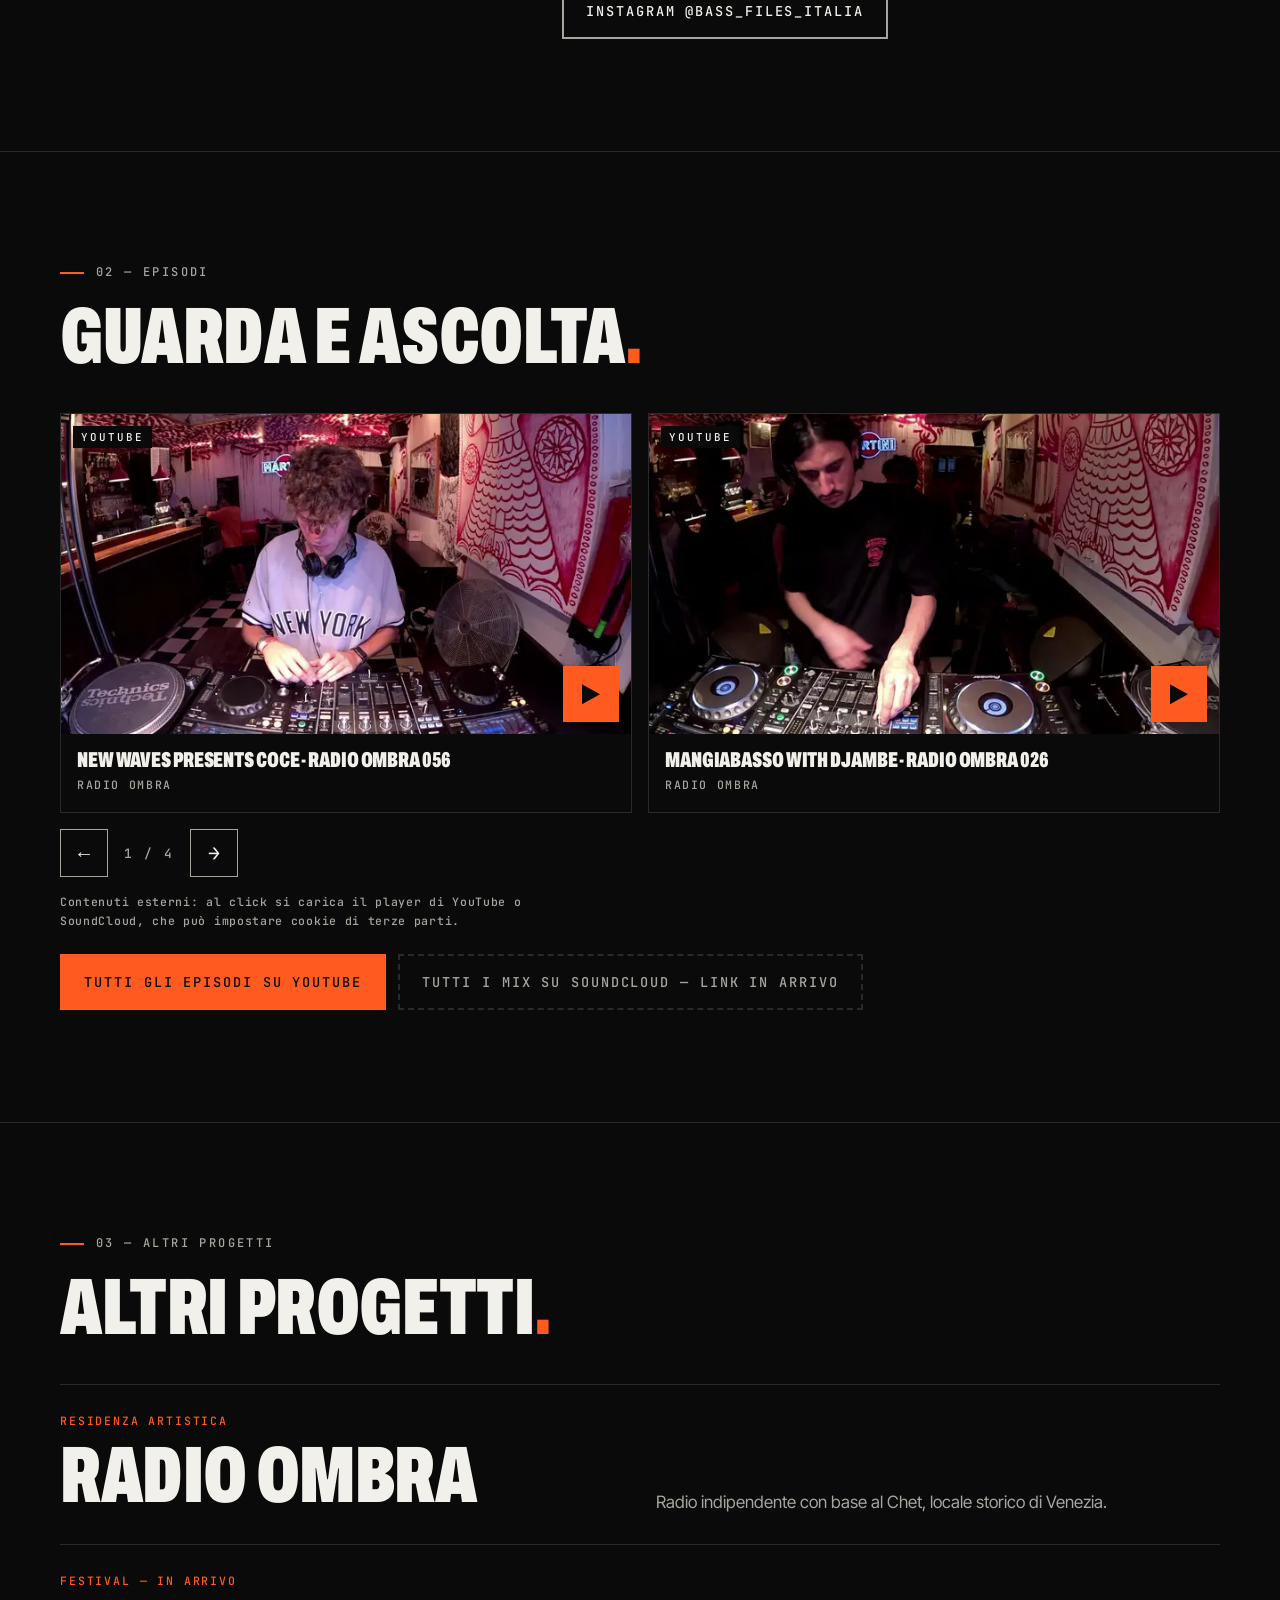
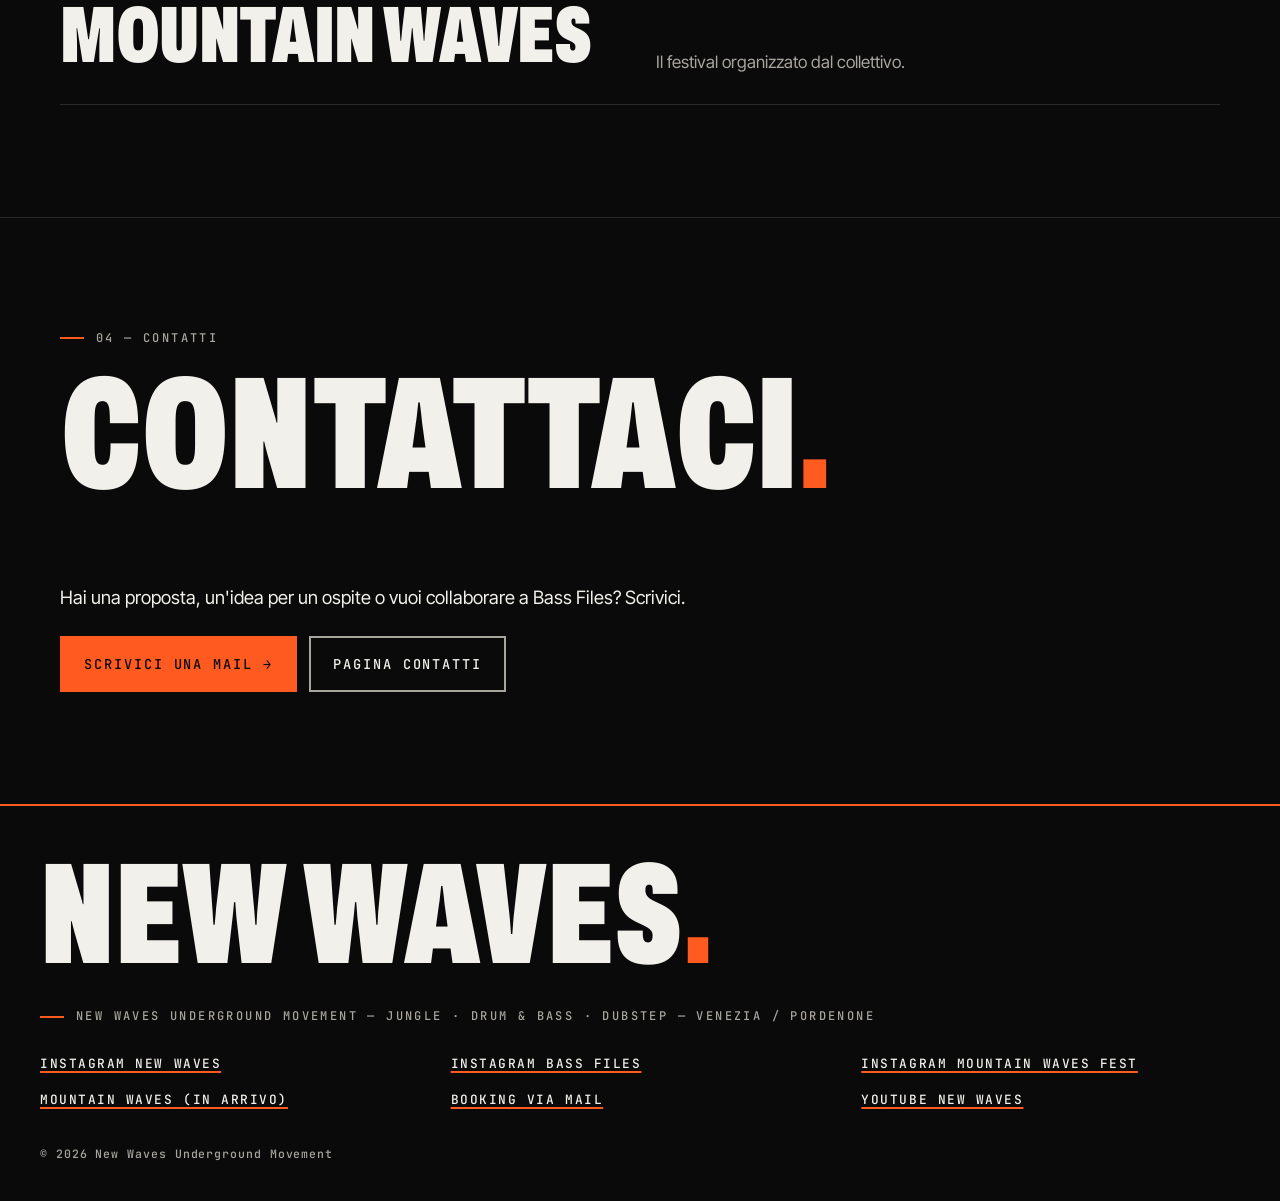
==== commit a6b641d2: "style: Bass Files, logo Drum And Bass Italia sul lato destro dell'hero, speculare a New Waves Co-Aut" ====
--- a/bass-files/index.html
+++ b/bass-files/index.html
@@ -37,7 +37,7 @@
 
   <main id="main">
     <!-- sfondo decorativo: loghi New Waves e Drum And Bass Italia (maschere CSS, vedi css/style.css) -->
-    <div class="bf-bg" aria-hidden="true"><span class="bf-bg__nw"></span></div>
+    <div class="bf-bg" aria-hidden="true"><span class="bf-bg__nw"></span><span class="bf-bg__dnb"></span></div>
     <header class="page-head"><p class="label">New Waves — Bass Files</p><h1>Bass Files<span class="dot">.</span></h1></header>
 
     <section class="about" aria-labelledby="format">
@@ -49,7 +49,6 @@
         <p>Dai veterani che hanno costruito la scena alle nuove generazioni, Bass Files dà spazio a chi ha un percorso da raccontare, senza hype né promozione.</p>
         <p>Le puntate sono disponibili sul canale YouTube di Drum And Bass Italia e sul canale SoundCloud di New Waves.</p>
         <figure class="bf-figure">
-          <span class="bf-bg__dnb" aria-hidden="true"></span>
           <div class="photo-slot"><img src="../assets/img/bass-files/conduttori-1200.webp" srcset="../assets/img/bass-files/conduttori-640.webp 640w, ../assets/img/bass-files/conduttori-800.webp 800w, ../assets/img/bass-files/conduttori-1200.webp 1200w" sizes="(min-width: 1100px) 520px, (min-width: 768px) 45vw, calc(100vw - 32px)" width="1200" height="1200" alt="Illustrazione a fumetto dei tre conduttori di Bass Files dietro la consolle, sotto la scritta Bass Files" fetchpriority="high" decoding="async" /></div>
           <figcaption class="media-note">Djambe, Niko (Drum And Bass Italia) e Dema, conduttori di Bass Files</figcaption>
         </figure>
--- a/css/style.css
+++ b/css/style.css
@@ -323,18 +323,18 @@
 .btn--mail { font-size: clamp(.7rem, 3.3vw, 1rem); letter-spacing: .04em; text-transform: none; overflow-wrap: anywhere; }
 
 
-/* PAGINE INTERNE (tutte tranne Home) — logo New Waves di sfondo; Bass Files aggiunge il logo Drum And Bass Italia (direzione A "collaborazione in scala") e immagine conduttori ---- */
+/* PAGINE INTERNE (tutte tranne Home) — logo New Waves di sfondo; Bass Files aggiunge, speculare a destra, il logo Drum And Bass Italia, e l'immagine dei conduttori ---- */
 body[data-page="bass-files"] main, body[data-page="radio-ombra"] main, body[data-page="chi-siamo"] main, body[data-page="eventi"] main, body[data-page="contatti"] main, body[data-page="mountain-waves"] main { position: relative; overflow: hidden; isolation: isolate; }
 .bf-bg { position: absolute; inset: 0; z-index: -1; pointer-events: none; }
 @supports ((-webkit-mask-image: url("x")) or (mask-image: url("x"))) {
-  .bf-bg span, .bf-bg__dnb { position: absolute; display: block; -webkit-mask-repeat: no-repeat; mask-repeat: no-repeat; -webkit-mask-position: center; mask-position: center; -webkit-mask-size: contain; mask-size: contain; }
+  .bf-bg span { position: absolute; display: block; -webkit-mask-repeat: no-repeat; mask-repeat: no-repeat; -webkit-mask-position: center; mask-position: center; -webkit-mask-size: contain; mask-size: contain; }
   /* New Waves: gigante, bianco a bassa opacità, tagliato dal bordo sinistro */
   .bf-bg__nw { background-color: var(--c-text); opacity: .06; width: 125vw; aspect-ratio: 1000 / 1194; left: -55vw; top: 5rem; -webkit-mask-image: url("../assets/img/brand/logo-mark.webp"); mask-image: url("../assets/img/brand/logo-mark.webp"); }
-  /* Drum And Bass Italia: arancione, affianco all'immagine dei conduttori (ancorato alla figure), tagliato dal bordo destro */
-  .bf-bg__dnb { background-color: var(--c-accent); opacity: .17; width: 36vw; aspect-ratio: 1; left: calc(100% + .25rem); top: 24%; z-index: -1; -webkit-mask-image: url("../assets/img/partner/dnb-italia-logo.webp"); mask-image: url("../assets/img/partner/dnb-italia-logo.webp"); }
+  /* Drum And Bass Italia: speculare al logo New Waves, sul lato destro dell'hero; arancione, tagliato dal bordo destro */
+  .bf-bg__dnb { background-color: var(--c-accent); opacity: .13; width: 90vw; aspect-ratio: 1; right: -42vw; top: 6rem; -webkit-mask-image: url("../assets/img/partner/dnb-italia-logo.webp"); mask-image: url("../assets/img/partner/dnb-italia-logo.webp"); }
   @media (min-width: 768px) {
     .bf-bg__nw { width: 760px; left: -280px; top: 6rem; opacity: .07; }
-    .bf-bg__dnb { width: clamp(160px, 15vw, 280px); left: calc(100% - .25rem); top: 22%; }
+    .bf-bg__dnb { width: 760px; right: -280px; top: calc(6rem + 73px); }
   }
   /* variante B: griglia di loghi alternati (attivabile con class="bf-bg bf-bg--grid" sul contenitore) */
   .bf-bg--grid span { display: none; }
@@ -345,10 +345,7 @@
 .bf-collab::before { content: ""; flex: 0 0 2.5rem; height: 2px; background: var(--c-accent); }
 .bf-collab__x { color: var(--c-accent); font-size: 1.1rem; }
 /* immagine conduttori: illustrazione quadrata, colori originali (per il bianco e nero: class="bf-figure bf-figure--bw") */
-.bf-figure { position: relative; margin: 2rem 0 0; max-width: 520px; }
-@media (max-width: 767px) { .bf-figure { max-width: 68%; } }
-@media (min-width: 768px) and (max-width: 1099px) { .bf-figure { max-width: 62%; } }
-@media (min-width: 1100px) { .bf-figure { max-width: 460px; } .bf-bg__dnb { width: clamp(240px, 21vw, 400px); } }
+.bf-figure { margin: 2rem 0 0; max-width: 520px; }
 .bf-figure .photo-slot { aspect-ratio: 1; padding: 0; }
 .bf-figure .photo-slot img { filter: none; object-fit: contain; }
 .bf-figure--bw .photo-slot img { filter: grayscale(1) contrast(1.1); }
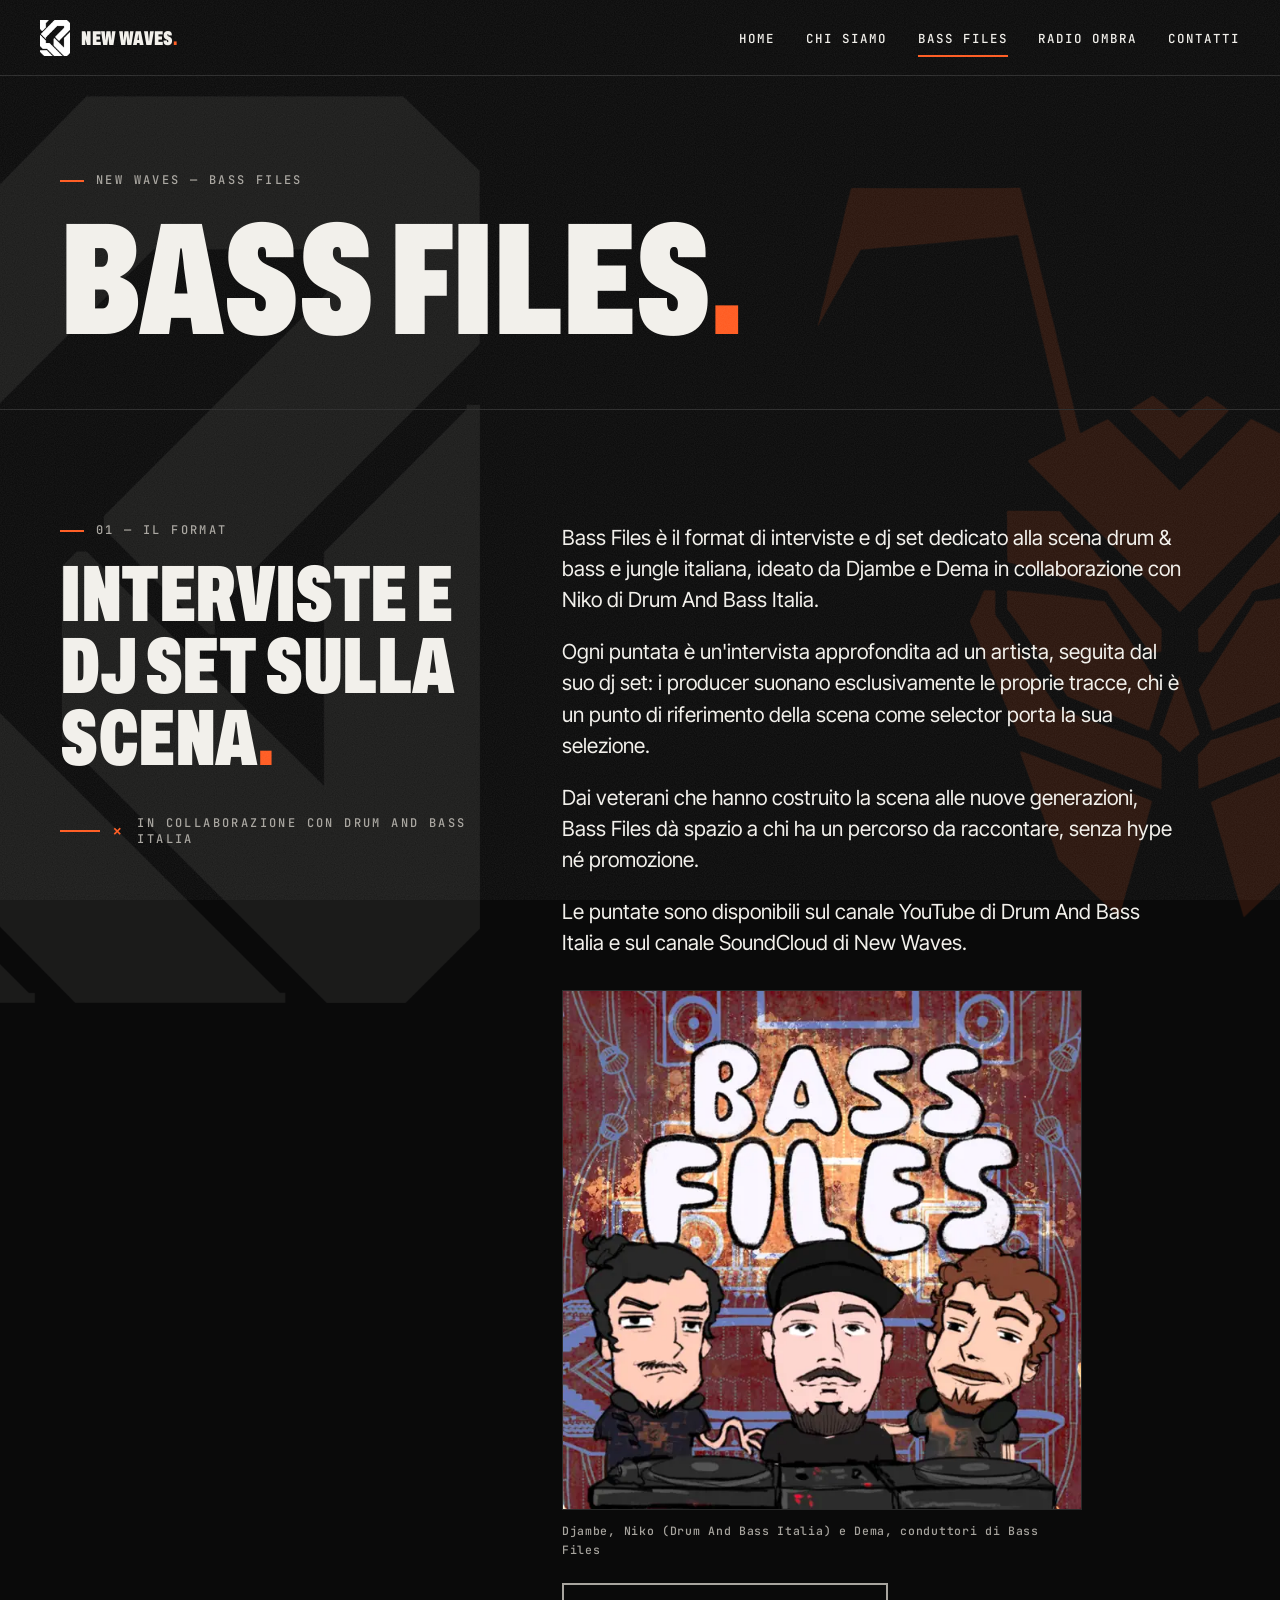
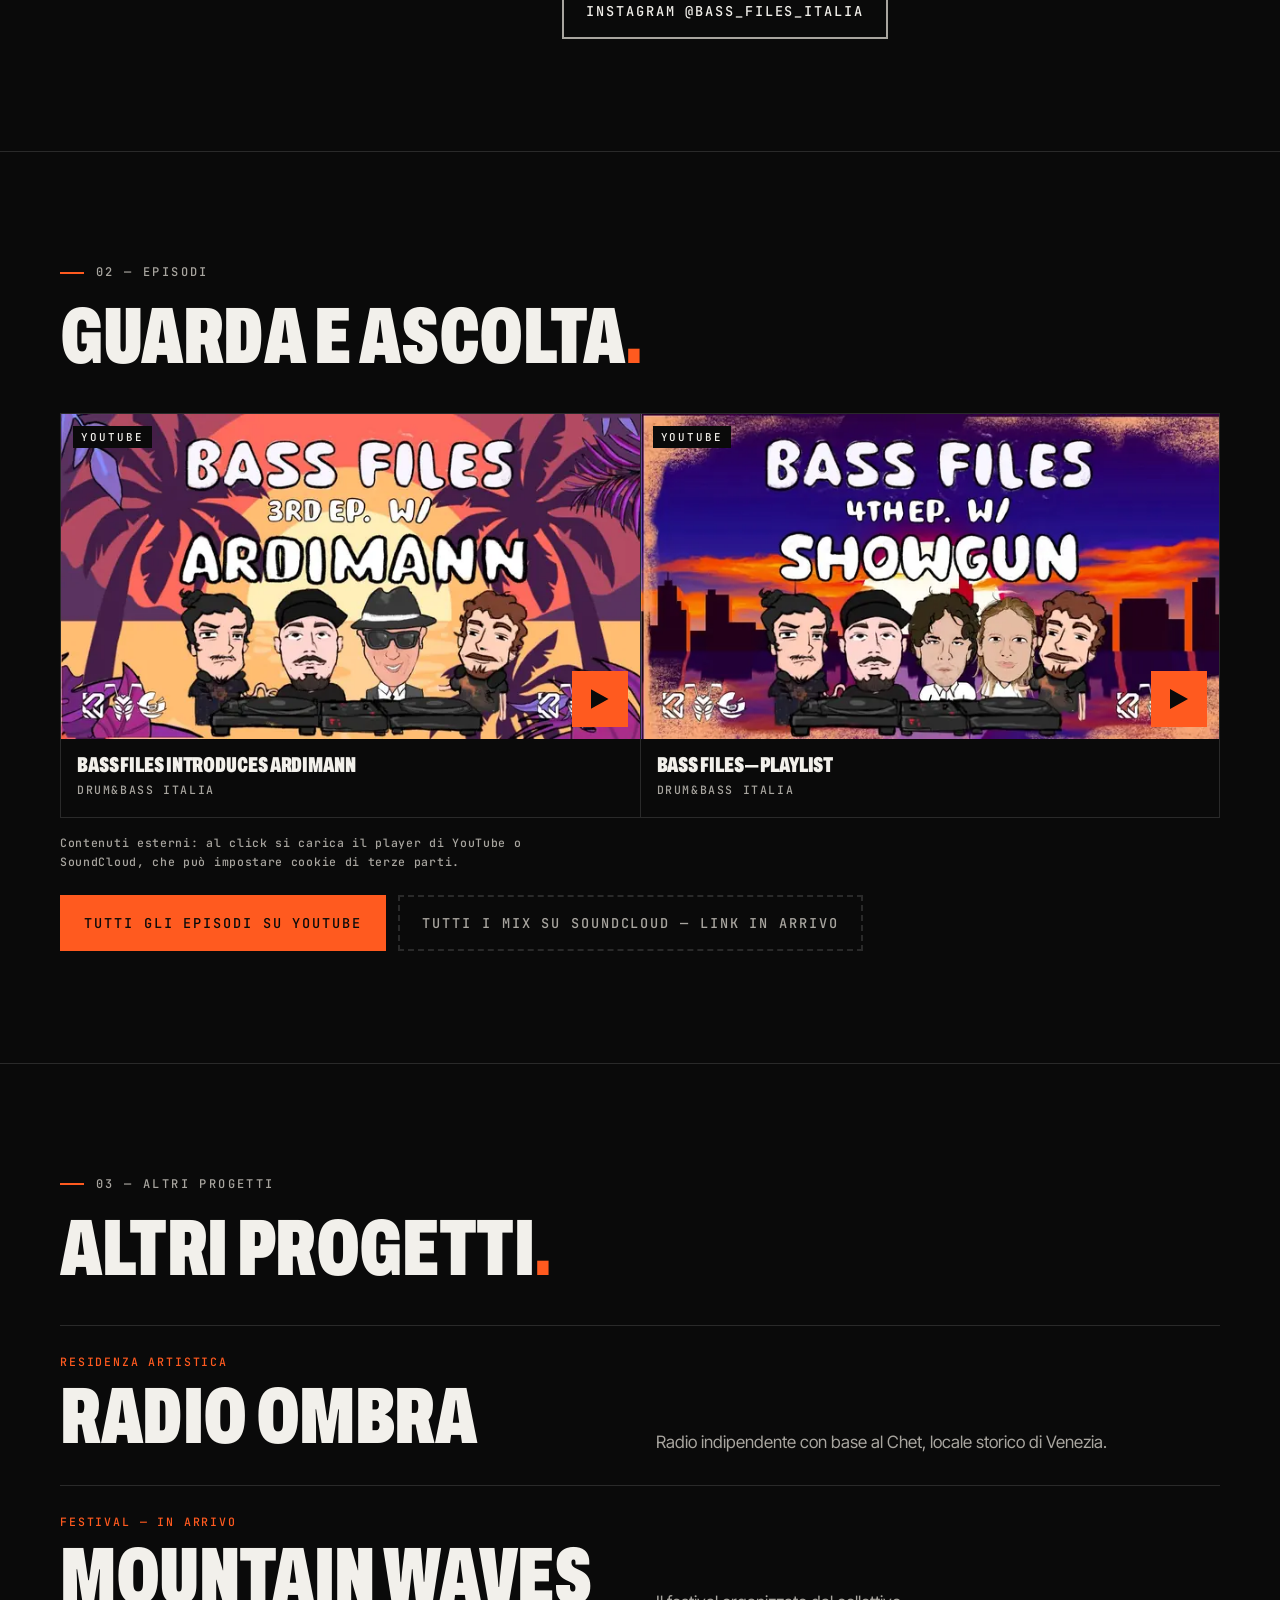
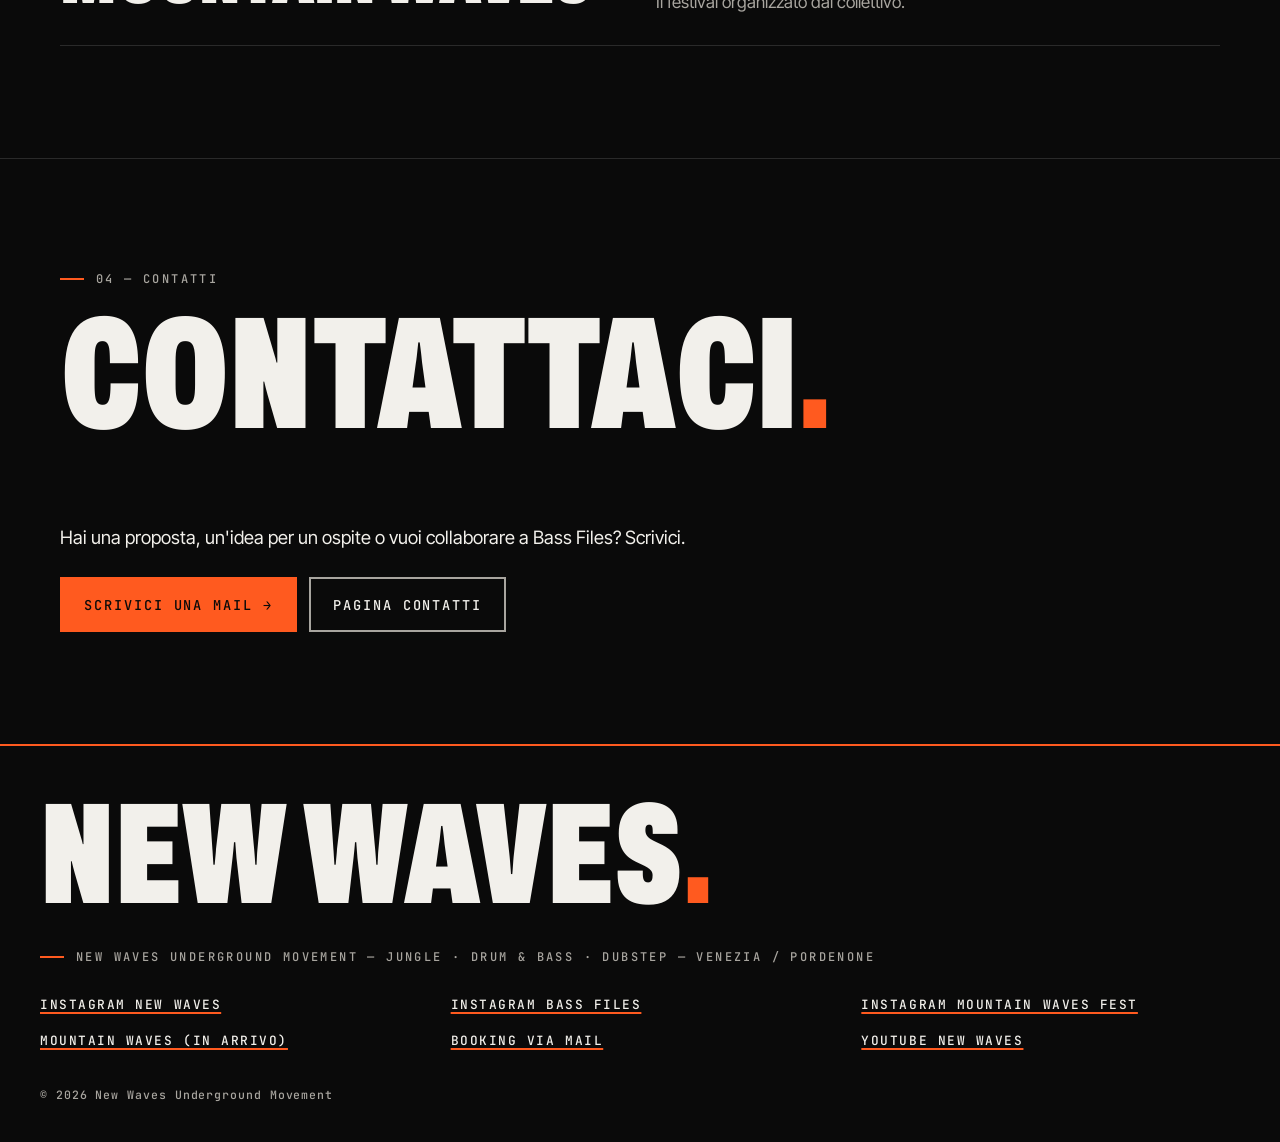
==== commit 214b6917: "feat: carosello su Radio Ombra (non piu' su Bass Files); Coce 056 e Mangiabasso 026 spostati in Radi" ====
--- a/bass-files/index.html
+++ b/bass-files/index.html
@@ -58,9 +58,7 @@
     </section>
 
     <section aria-labelledby="ascolta"><p class="label">02 — Episodi</p><h2 id="ascolta">Guarda e ascolta<span class="dot">.</span></h2>
-      <div class="carousel" role="region" aria-roledescription="carosello" aria-label="Episodi di Bass Files">
-        <div class="carousel__track" data-media data-media-tag="bass-files"></div>
-      </div>
+      <div class="media-grid" data-media data-media-tag="bass-files"></div>
       <div class="btn-row">
         <a class="btn" data-channel="bassFiles" data-channel-label="Tutti gli episodi su YouTube" rel="noopener">Tutti gli episodi su YouTube</a>
         <a class="btn btn--ghost" data-channel="soundcloud" data-channel-label="Tutti i mix su SoundCloud" rel="noopener">Tutti i mix su SoundCloud</a>
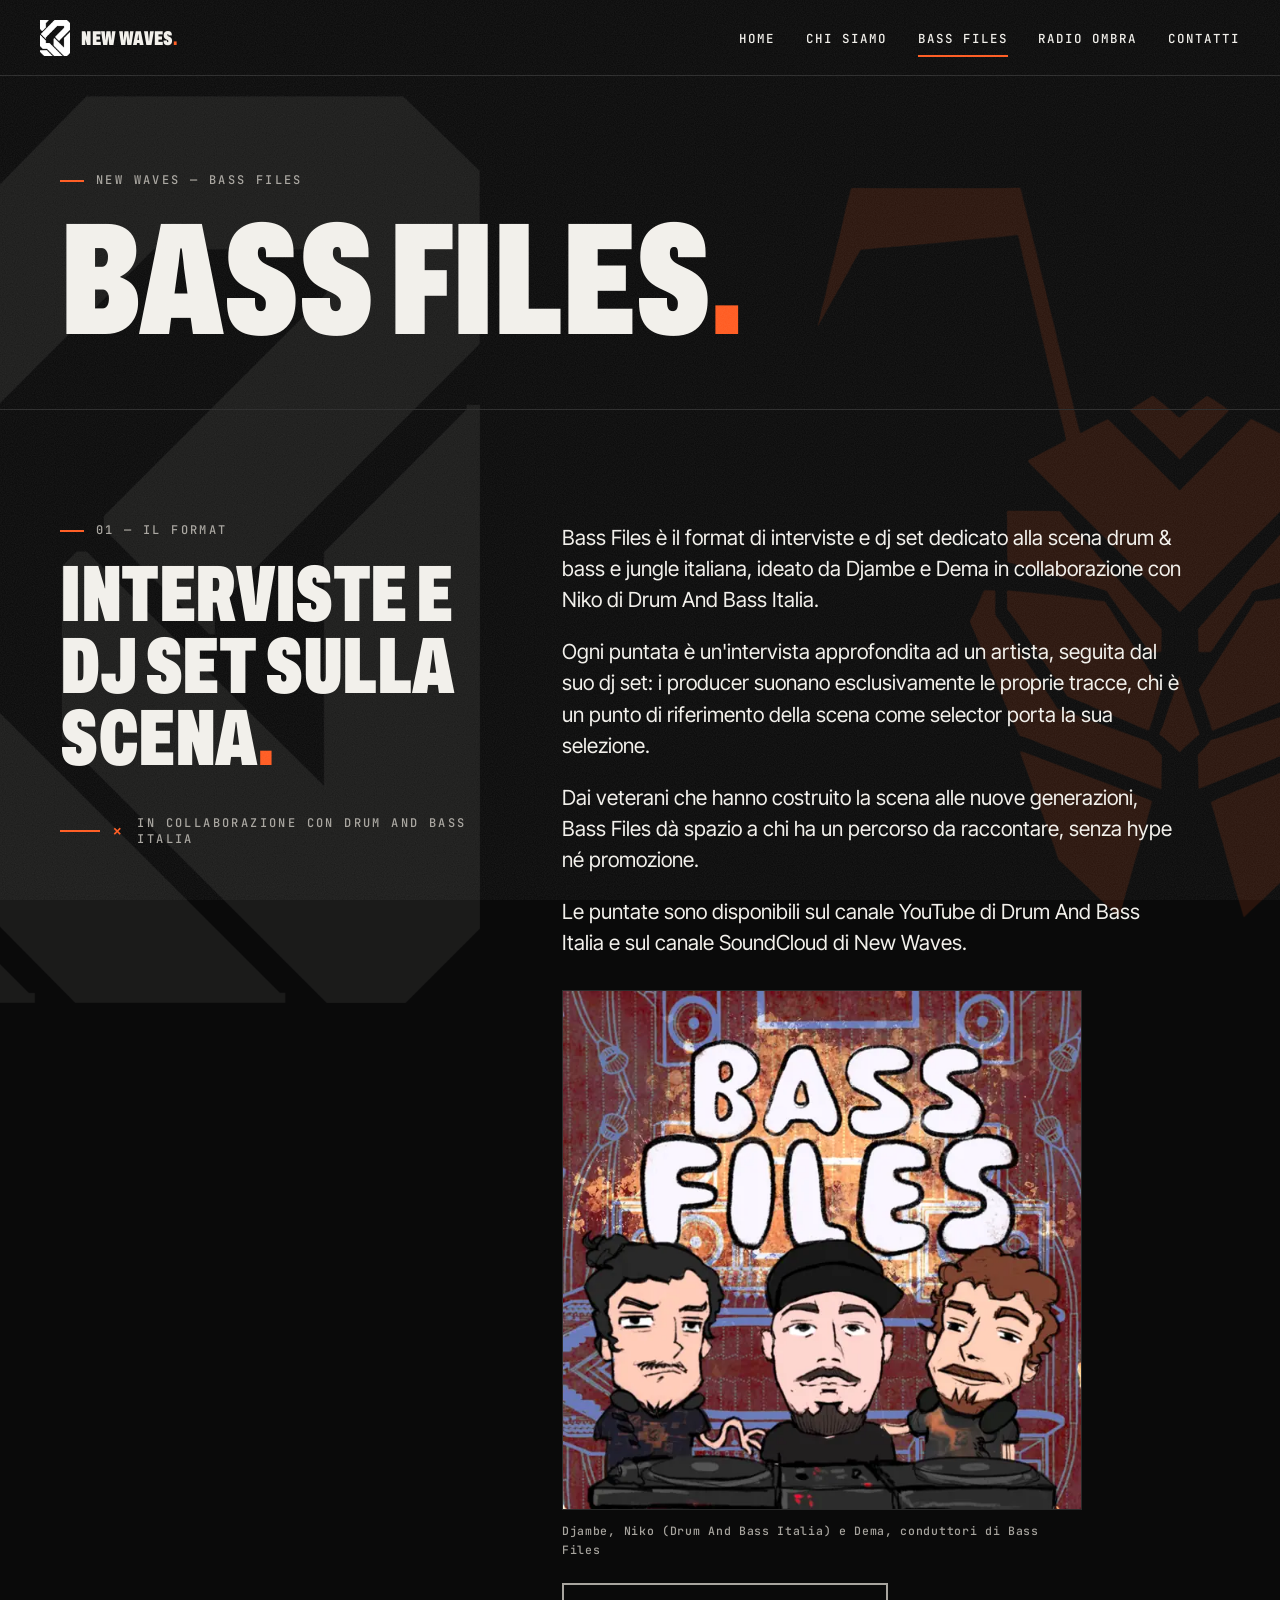
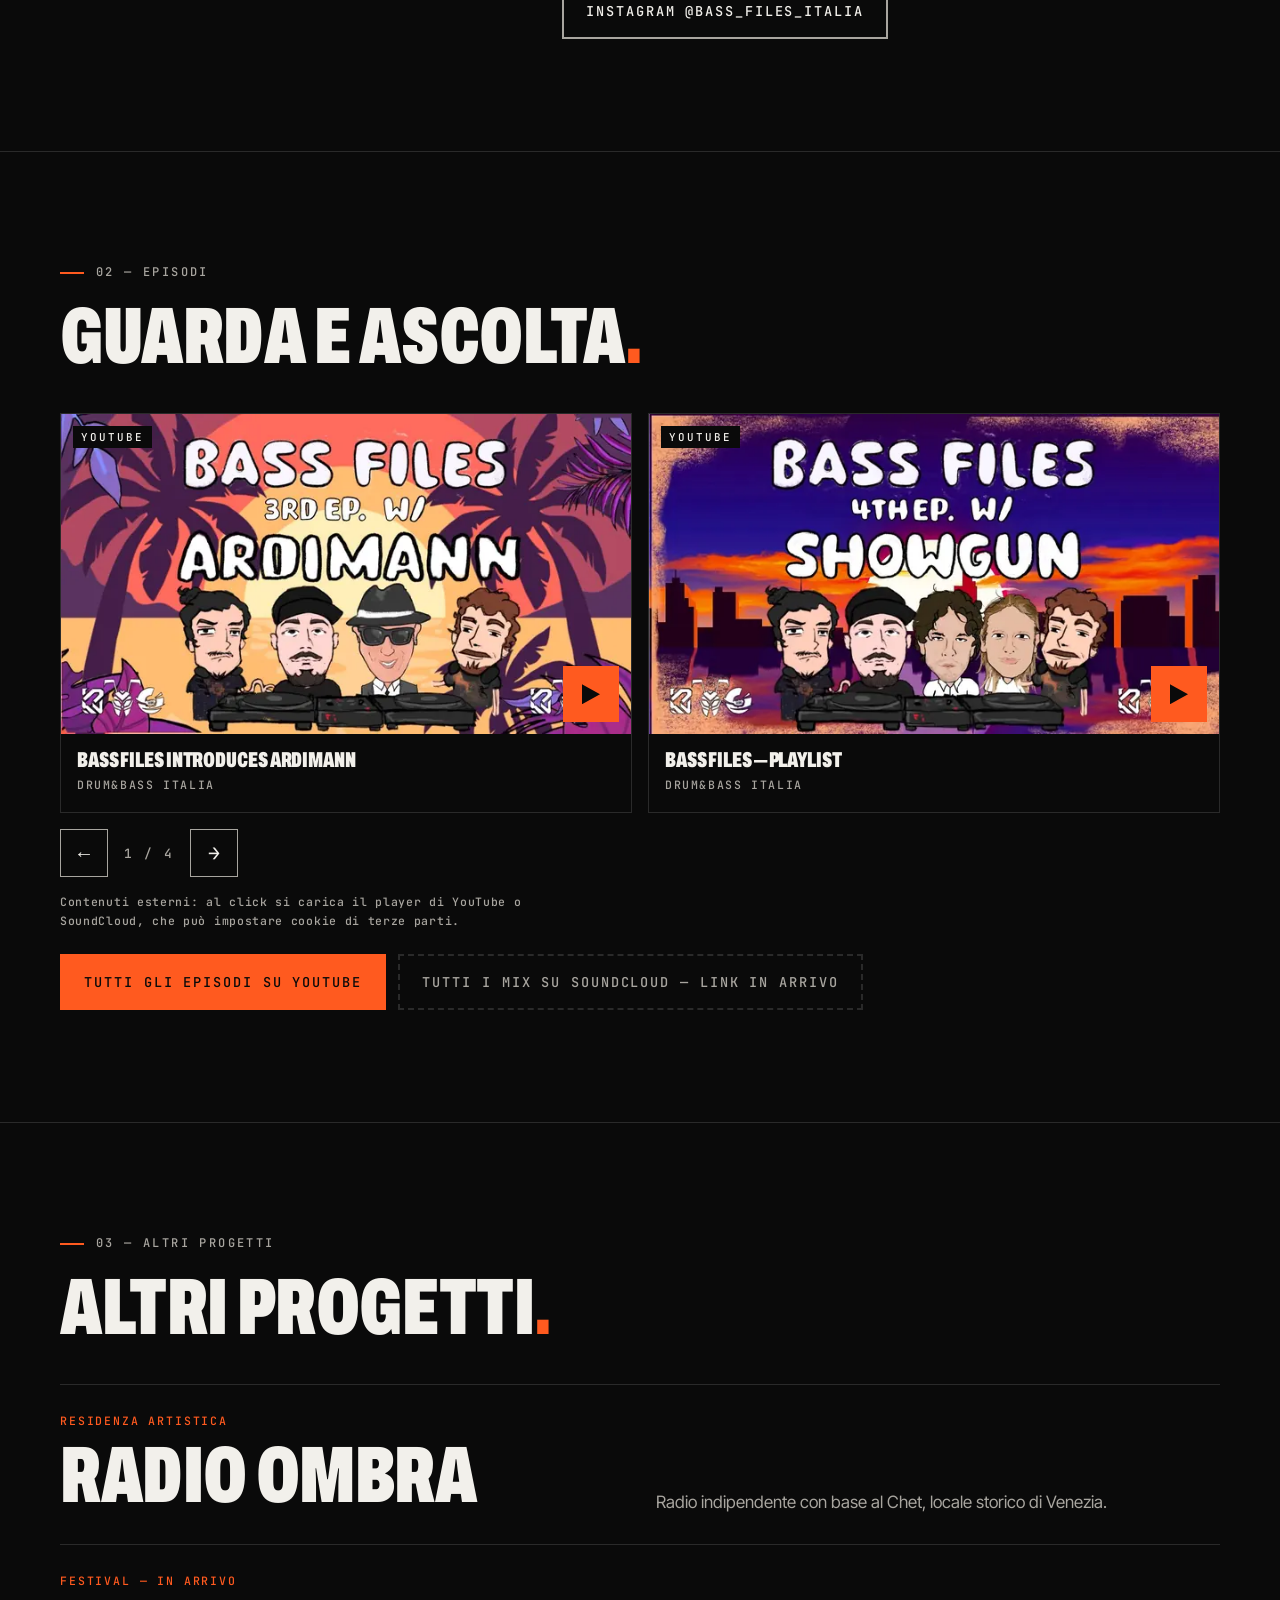
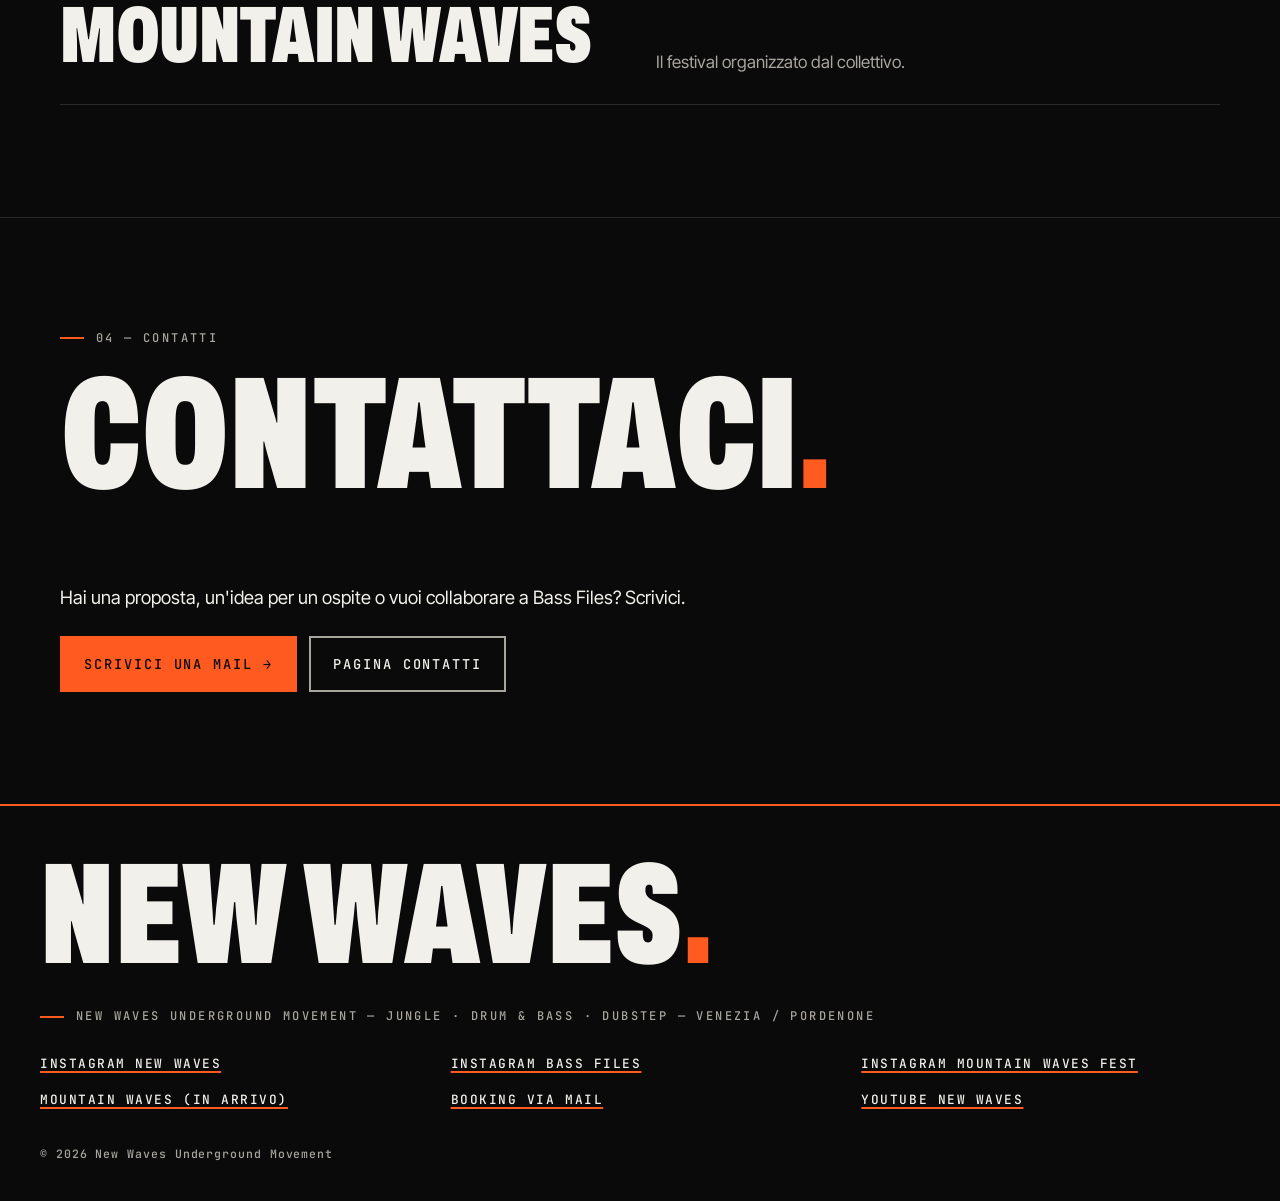
==== commit 6497492d: "feat: carosello Bass Files con Was A Be e Frame Co-Authored-By: Claude Sonnet 5.5 <noreply@anthropic" ====
--- a/bass-files/index.html
+++ b/bass-files/index.html
@@ -58,7 +58,9 @@
     </section>
 
     <section aria-labelledby="ascolta"><p class="label">02 — Episodi</p><h2 id="ascolta">Guarda e ascolta<span class="dot">.</span></h2>
-      <div class="media-grid" data-media data-media-tag="bass-files"></div>
+      <div class="carousel" role="region" aria-roledescription="carosello" aria-label="Episodi di Bass Files">
+        <div class="carousel__track" data-media data-media-tag="bass-files"></div>
+      </div>
       <div class="btn-row">
         <a class="btn" data-channel="bassFiles" data-channel-label="Tutti gli episodi su YouTube" rel="noopener">Tutti gli episodi su YouTube</a>
         <a class="btn btn--ghost" data-channel="soundcloud" data-channel-label="Tutti i mix su SoundCloud" rel="noopener">Tutti i mix su SoundCloud</a>
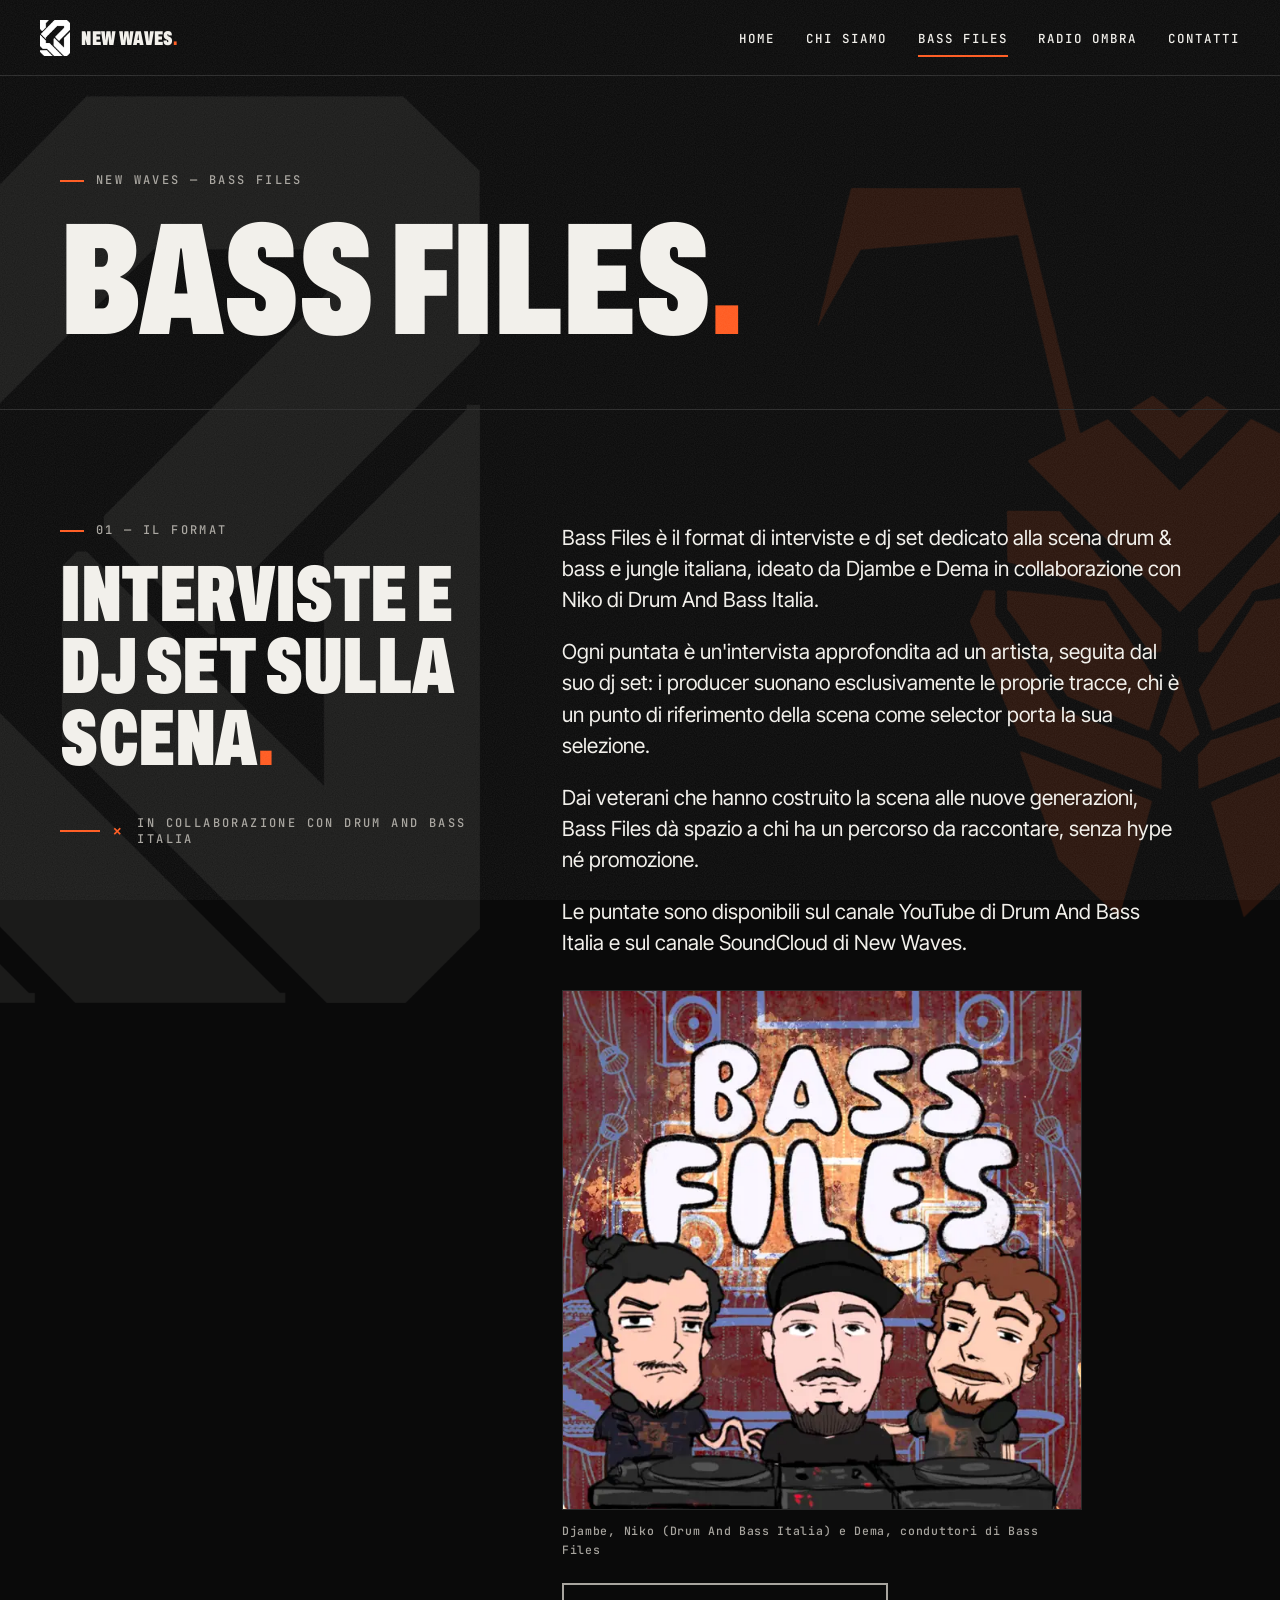
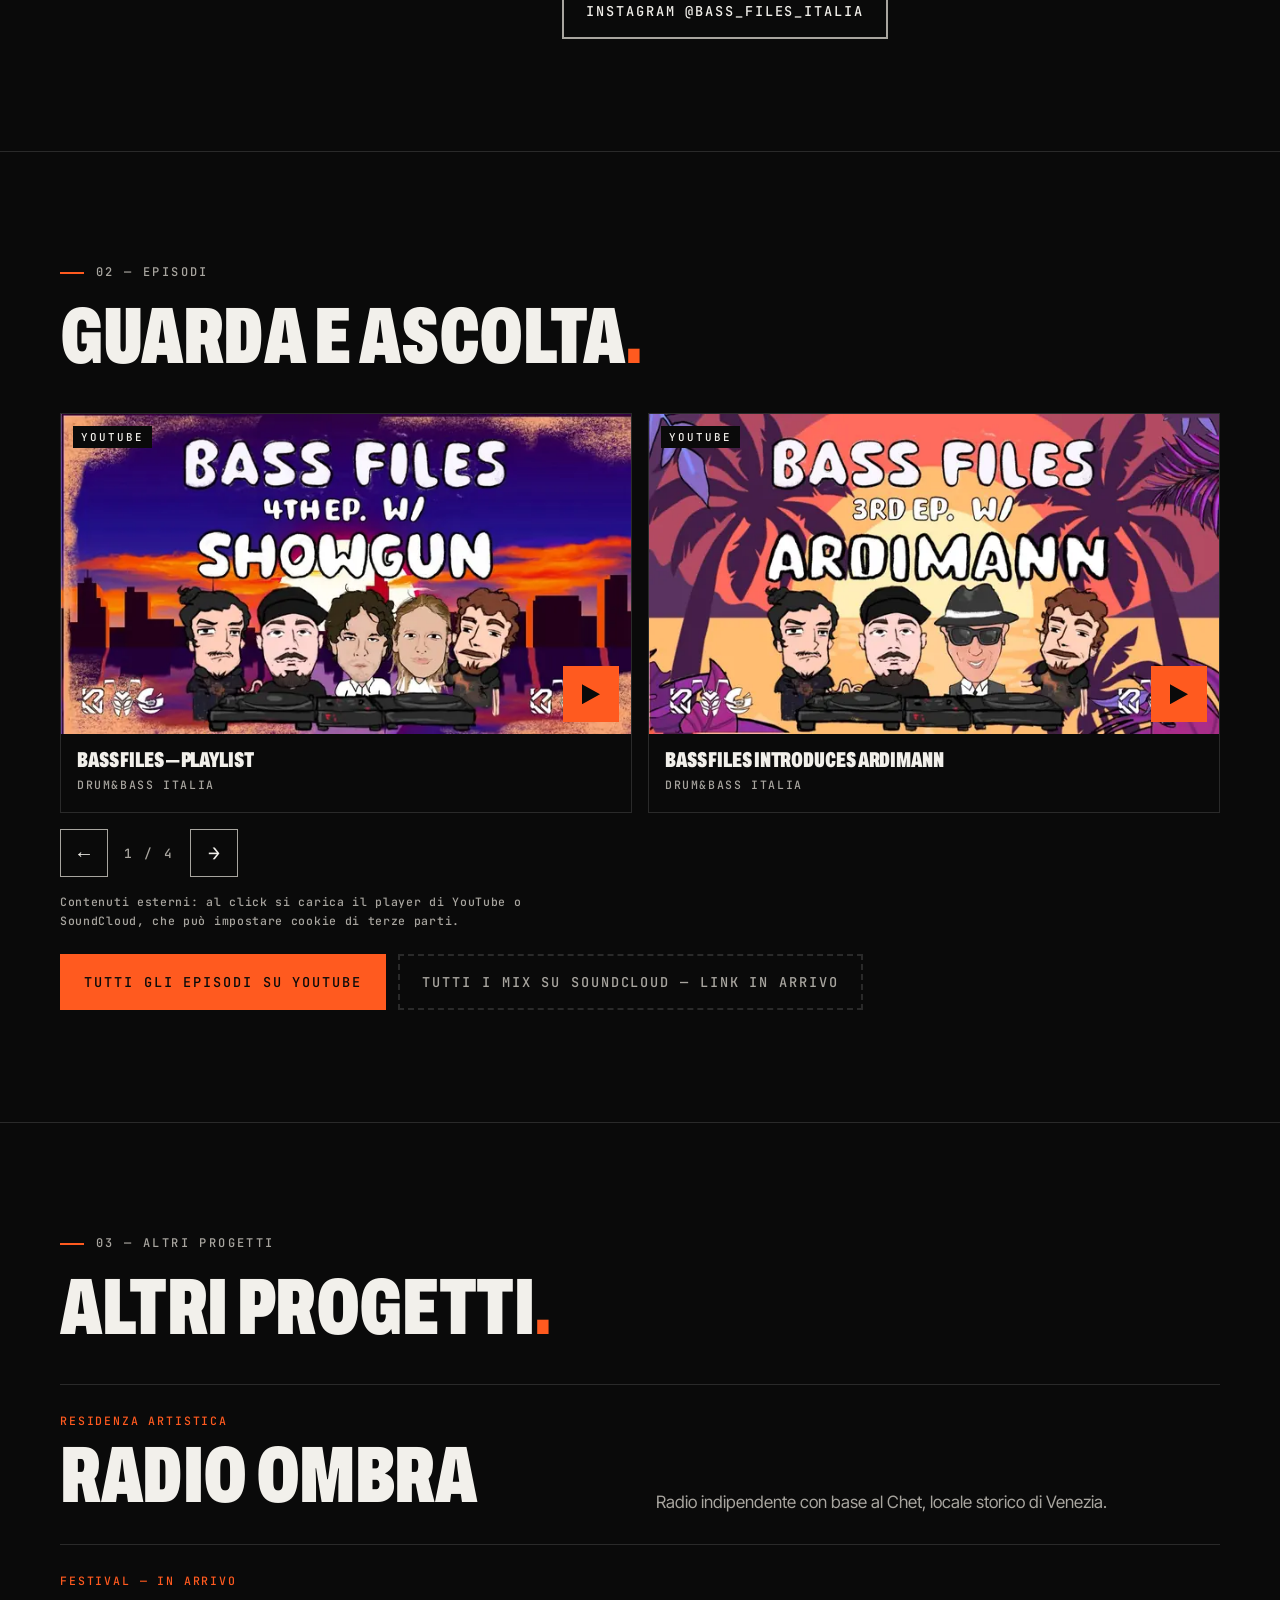
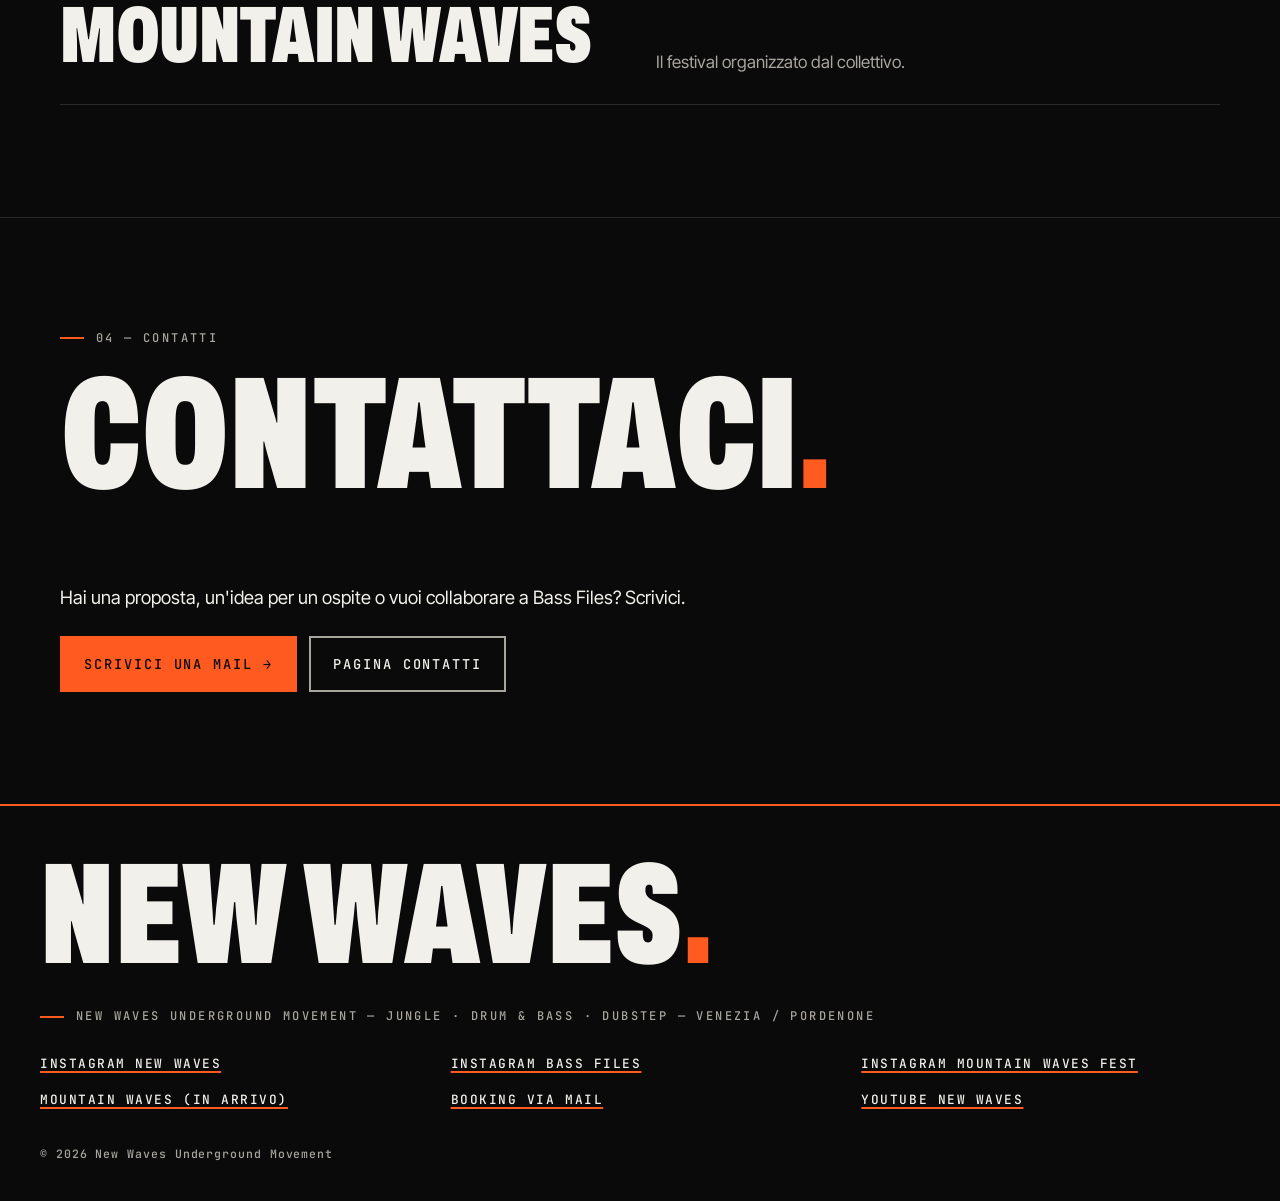
==== commit e0992303: "fine v 1" ====
--- a/bass-files/index.html
+++ b/bass-files/index.html
@@ -4,21 +4,104 @@
   <meta charset="utf-8" />
   <meta name="viewport" content="width=device-width, initial-scale=1" />
   <title>Bass Files — interviste e dj set sulla scena italiana</title>
-  <meta name="description" content="Bass Files: format di interviste e dj set in collaborazione con Drum And Bass Italia." />
+  <meta name="description" content="Bass Files: format di interviste e dj set dedicato alla scena drum &amp; bass e jungle italiana, ideato da Djambe e Dema con Drum And Bass Italia." />
   
   <meta name="theme-color" content="#0A0A0A" />
   <link rel="canonical" href="https://DOMINIO.TLD/bass-files/" />
   <!-- Open Graph / Twitter -->
   <meta property="og:type" content="website" />
+  <meta property="og:site_name" content="New Waves Underground Movement" />
   <meta property="og:locale" content="it_IT" />
   <meta property="og:title" content="Bass Files — interviste e dj set sulla scena italiana" />
-  <meta property="og:description" content="Bass Files: format di interviste e dj set in collaborazione con Drum And Bass Italia." />
+  <meta property="og:description" content="Bass Files: format di interviste e dj set dedicato alla scena drum &amp; bass e jungle italiana, ideato da Djambe e Dema con Drum And Bass Italia." />
   <meta property="og:url" content="https://DOMINIO.TLD/bass-files/" />
   <meta property="og:image" content="https://DOMINIO.TLD/assets/img/og/og-default.jpg" /> <!-- TODO: creare 1200x630 -->
   <meta name="twitter:card" content="summary_large_image" />
   <link rel="icon" href="../assets/icons/favicon.svg" type="image/svg+xml" /> <!-- TODO: creare favicon -->
   <link rel="stylesheet" href="../css/style.css" />
   <link rel="preload" href="../assets/fonts/archivo-var.woff2" as="font" type="font/woff2" crossorigin />
+  <script type="application/ld+json">
+{
+  "@context": "https://schema.org",
+  "@graph": [
+    {
+      "@type": "WebSite",
+      "@id": "https://DOMINIO.TLD/#website",
+      "url": "https://DOMINIO.TLD/",
+      "name": "New Waves Underground Movement",
+      "inLanguage": "it-IT"
+    },
+    {
+      "@type": "WebPage",
+      "@id": "https://DOMINIO.TLD/bass-files/#webpage",
+      "url": "https://DOMINIO.TLD/bass-files/",
+      "name": "Bass Files",
+      "inLanguage": "it-IT",
+      "isPartOf": {
+        "@id": "https://DOMINIO.TLD/#website"
+      },
+      "breadcrumb": {
+        "@id": "https://DOMINIO.TLD/bass-files/#breadcrumb"
+      },
+      "about": {
+        "@id": "https://DOMINIO.TLD/bass-files/#series"
+      }
+    },
+    {
+      "@type": "BreadcrumbList",
+      "@id": "https://DOMINIO.TLD/bass-files/#breadcrumb",
+      "itemListElement": [
+        {
+          "@type": "ListItem",
+          "position": 1,
+          "name": "Home",
+          "item": "https://DOMINIO.TLD/"
+        },
+        {
+          "@type": "ListItem",
+          "position": 2,
+          "name": "Bass Files",
+          "item": "https://DOMINIO.TLD/bass-files/"
+        }
+      ]
+    },
+    {
+      "@type": "CreativeWorkSeries",
+      "@id": "https://DOMINIO.TLD/bass-files/#series",
+      "name": "Bass Files",
+      "url": "https://DOMINIO.TLD/bass-files/",
+      "inLanguage": "it-IT",
+      "description": "Format di interviste e dj set dedicato alla scena drum & bass e jungle italiana, ideato da Djambe e Dema in collaborazione con Niko di Drum And Bass Italia.",
+      "genre": [
+        "Drum & Bass",
+        "Jungle"
+      ],
+      "image": "https://DOMINIO.TLD/assets/img/bass-files/conduttori-1200.webp",
+      "creator": [
+        {
+          "@type": "Person",
+          "@id": "https://DOMINIO.TLD/chi-siamo/#djambe",
+          "name": "Djambe",
+          "url": "https://DOMINIO.TLD/chi-siamo/#djambe"
+        },
+        {
+          "@type": "Person",
+          "@id": "https://DOMINIO.TLD/chi-siamo/#dema",
+          "name": "Dema",
+          "url": "https://DOMINIO.TLD/chi-siamo/#dema"
+        }
+      ],
+      "contributor": {
+        "@type": "Organization",
+        "name": "Drum And Bass Italia"
+      },
+      "sameAs": [
+        "https://instagram.com/bass_files_italia"
+      ]
+    }
+  ]
+}
+  </script>
   <script src="../js/main.js" defer></script>
 </head>
 <body data-page="bass-files">
@@ -26,7 +109,7 @@
   <a class="skip-link" href="#main">Vai al contenuto</a>
   <header class="site-header">
     <a class="brand" href="../" aria-label="New Waves — Home">
-      <img src="../assets/img/brand/logo-mark-96.webp" width="30" height="36" alt="" />
+      <img src="../assets/img/brand/logo-mark-96.webp" width="30" height="36" alt="" aria-hidden="true" />
       <span class="brand__name">NEW WAVES<span class="dot">.</span></span>
     </a>
     <button class="nav-toggle" type="button" aria-expanded="false" aria-controls="site-nav">Menu</button>
@@ -49,11 +132,11 @@
         <p>Dai veterani che hanno costruito la scena alle nuove generazioni, Bass Files dà spazio a chi ha un percorso da raccontare, senza hype né promozione.</p>
         <p>Le puntate sono disponibili sul canale YouTube di Drum And Bass Italia e sul canale SoundCloud di New Waves.</p>
         <figure class="bf-figure">
-          <div class="photo-slot"><img src="../assets/img/bass-files/conduttori-1200.webp" srcset="../assets/img/bass-files/conduttori-640.webp 640w, ../assets/img/bass-files/conduttori-800.webp 800w, ../assets/img/bass-files/conduttori-1200.webp 1200w" sizes="(min-width: 1100px) 520px, (min-width: 768px) 45vw, calc(100vw - 32px)" width="1200" height="1200" alt="Illustrazione a fumetto dei tre conduttori di Bass Files dietro la consolle, sotto la scritta Bass Files" fetchpriority="high" decoding="async" /></div>
+          <div class="photo-slot"><img src="../assets/img/bass-files/conduttori-1200.webp" srcset="../assets/img/bass-files/conduttori-640.webp 640w, ../assets/img/bass-files/conduttori-800.webp 800w, ../assets/img/bass-files/conduttori-1200.webp 1200w" sizes="(min-width: 1100px) 520px, (min-width: 768px) 45vw, calc(100vw - 32px)" width="1200" height="1200" alt="Illustrazione a fumetto dei tre conduttori di Bass Files dietro la consolle, sotto la scritta Bass Files" loading="lazy" decoding="async" /></div>
           <figcaption class="media-note">Djambe, Niko (Drum And Bass Italia) e Dema, conduttori di Bass Files</figcaption>
         </figure>
         <!-- TODO: ospiti, cadenza e formato degli episodi: non presenti nel Press Kit (Marco) -->
-        <div class="btn-row"><a class="btn btn--ghost" href="https://instagram.com/bass_files_italia" rel="noopener">Instagram @bass_files_italia</a></div>
+        <div class="btn-row"><a class="btn btn--ghost" href="https://instagram.com/bass_files_italia" target="_blank" rel="noopener">Instagram @bass_files_italia</a></div>
       </div>
     </section>
 
@@ -61,6 +144,7 @@
       <div class="carousel" role="region" aria-roledescription="carosello" aria-label="Episodi di Bass Files">
         <div class="carousel__track" data-media data-media-tag="bass-files"></div>
       </div>
+      <noscript><p>Per guardare gli episodi serve JavaScript: li trovi nella <a href="https://www.youtube.com/playlist?list=PLHic1IAEDwjtrP7gMXRtyPHchoGaM0omK" target="_blank" rel="noopener">playlist di Bass Files su YouTube</a>.</p></noscript>
       <div class="btn-row">
         <a class="btn" data-channel="bassFiles" data-channel-label="Tutti gli episodi su YouTube" rel="noopener">Tutti gli episodi su YouTube</a>
         <a class="btn btn--ghost" data-channel="soundcloud" data-channel-label="Tutti i mix su SoundCloud" rel="noopener">Tutti i mix su SoundCloud</a>
@@ -85,12 +169,12 @@
     <p class="footer-big" aria-hidden="true">NEW WAVES<span class="dot">.</span></p>
     <p class="label">New Waves Underground Movement — Jungle · Drum &amp; Bass · Dubstep — Venezia / Pordenone</p>
     <ul class="footer-links">
-      <li><a href="https://instagram.com/newwaves_um" rel="noopener">Instagram New Waves</a></li>
-      <li><a href="https://instagram.com/bass_files_italia" rel="noopener">Instagram Bass Files</a></li>
-      <li><a href="https://instagram.com/mountainwavesfest" rel="noopener">Instagram Mountain Waves Fest</a></li>
+      <li><a href="https://instagram.com/newwaves_um" target="_blank" rel="noopener">Instagram New Waves</a></li>
+      <li><a href="https://instagram.com/bass_files_italia" target="_blank" rel="noopener">Instagram Bass Files</a></li>
+      <li><a href="https://instagram.com/mountainwavesfest" target="_blank" rel="noopener">Instagram Mountain Waves Fest</a></li>
       <li><a href="../mountain-waves/">Mountain Waves (in arrivo)</a></li>
       <li><a href="mailto:newwavesundergroundmovement@gmail.com?subject=Booking%20New%20Waves">Booking via mail</a></li>
-      <li><a href="https://www.youtube.com/@Newwaves_undergroundmovement" rel="noopener">YouTube New Waves</a></li>
+      <li><a href="https://www.youtube.com/@Newwaves_undergroundmovement" target="_blank" rel="noopener">YouTube New Waves</a></li>
       <!-- TODO: link canale SoundCloud (da data/media.json -> channels) -->
     </ul>
     <p class="legal">© 2026 New Waves Underground Movement</p>
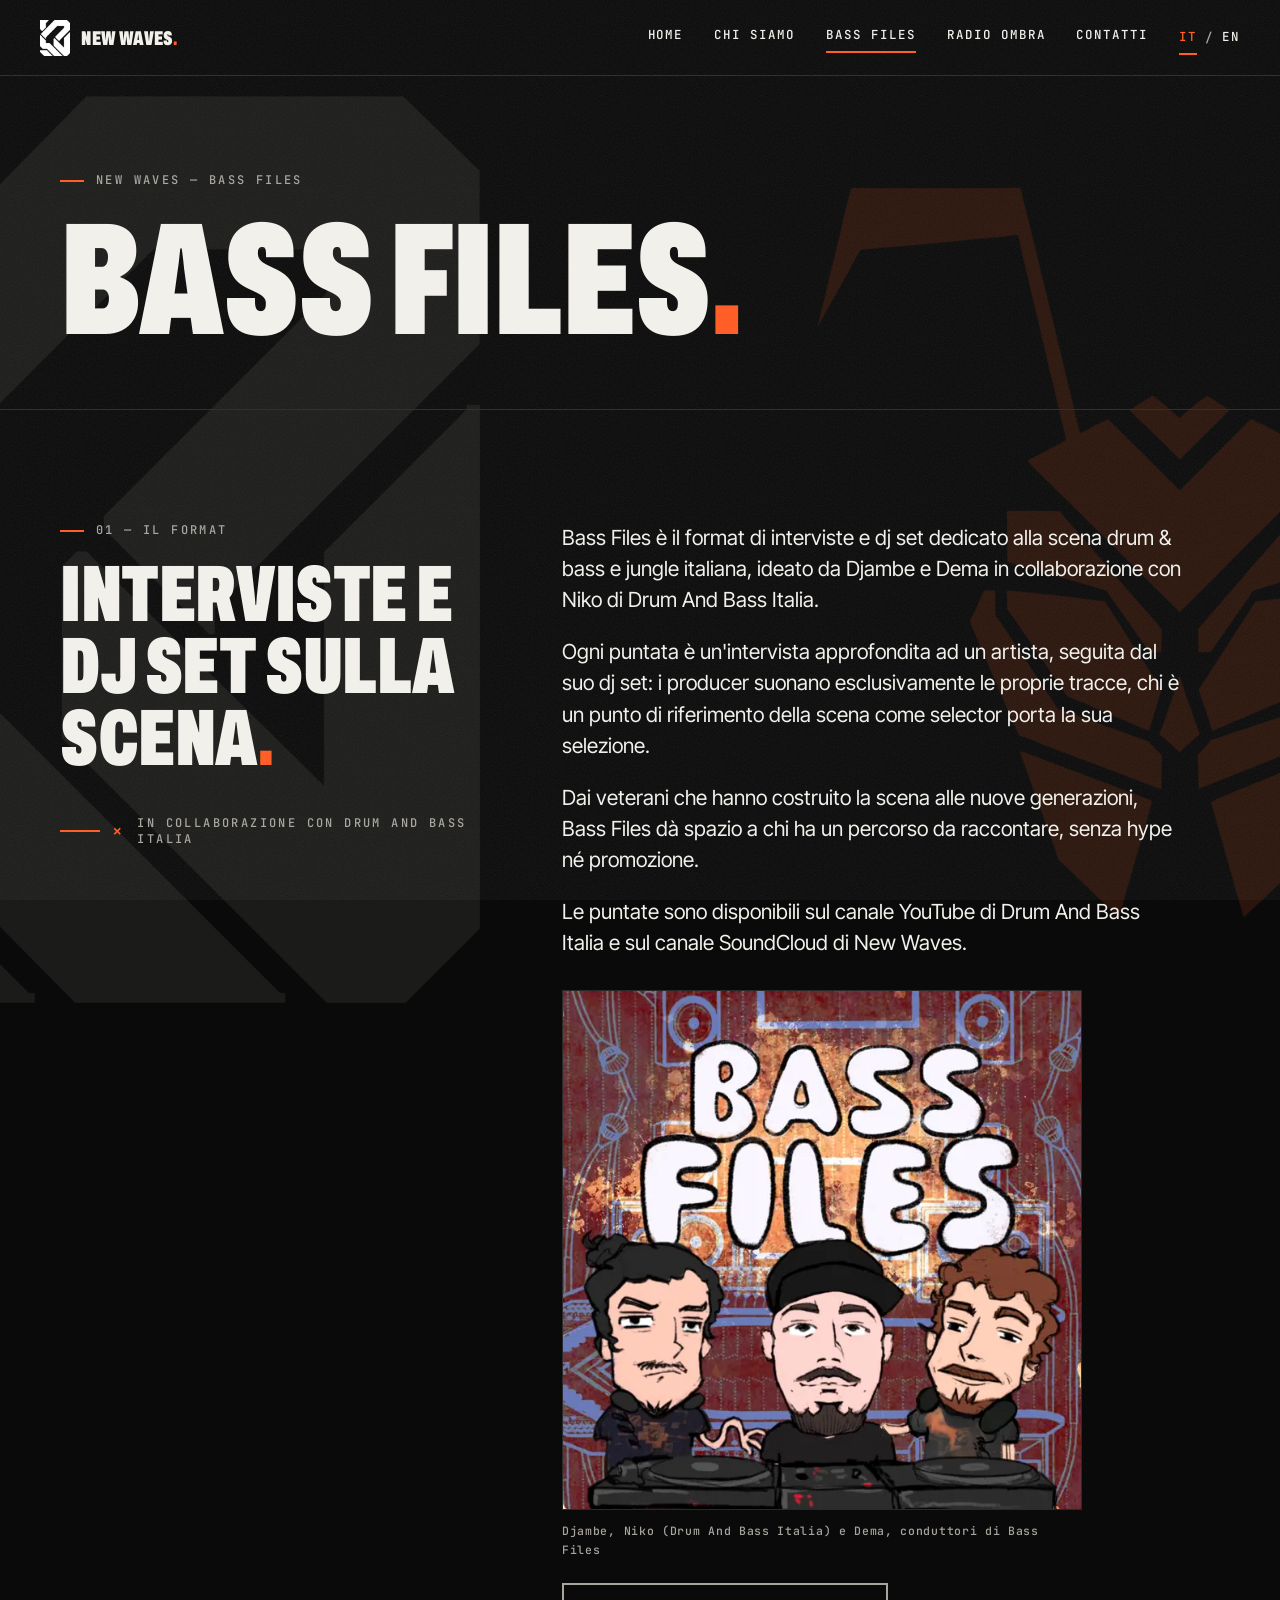
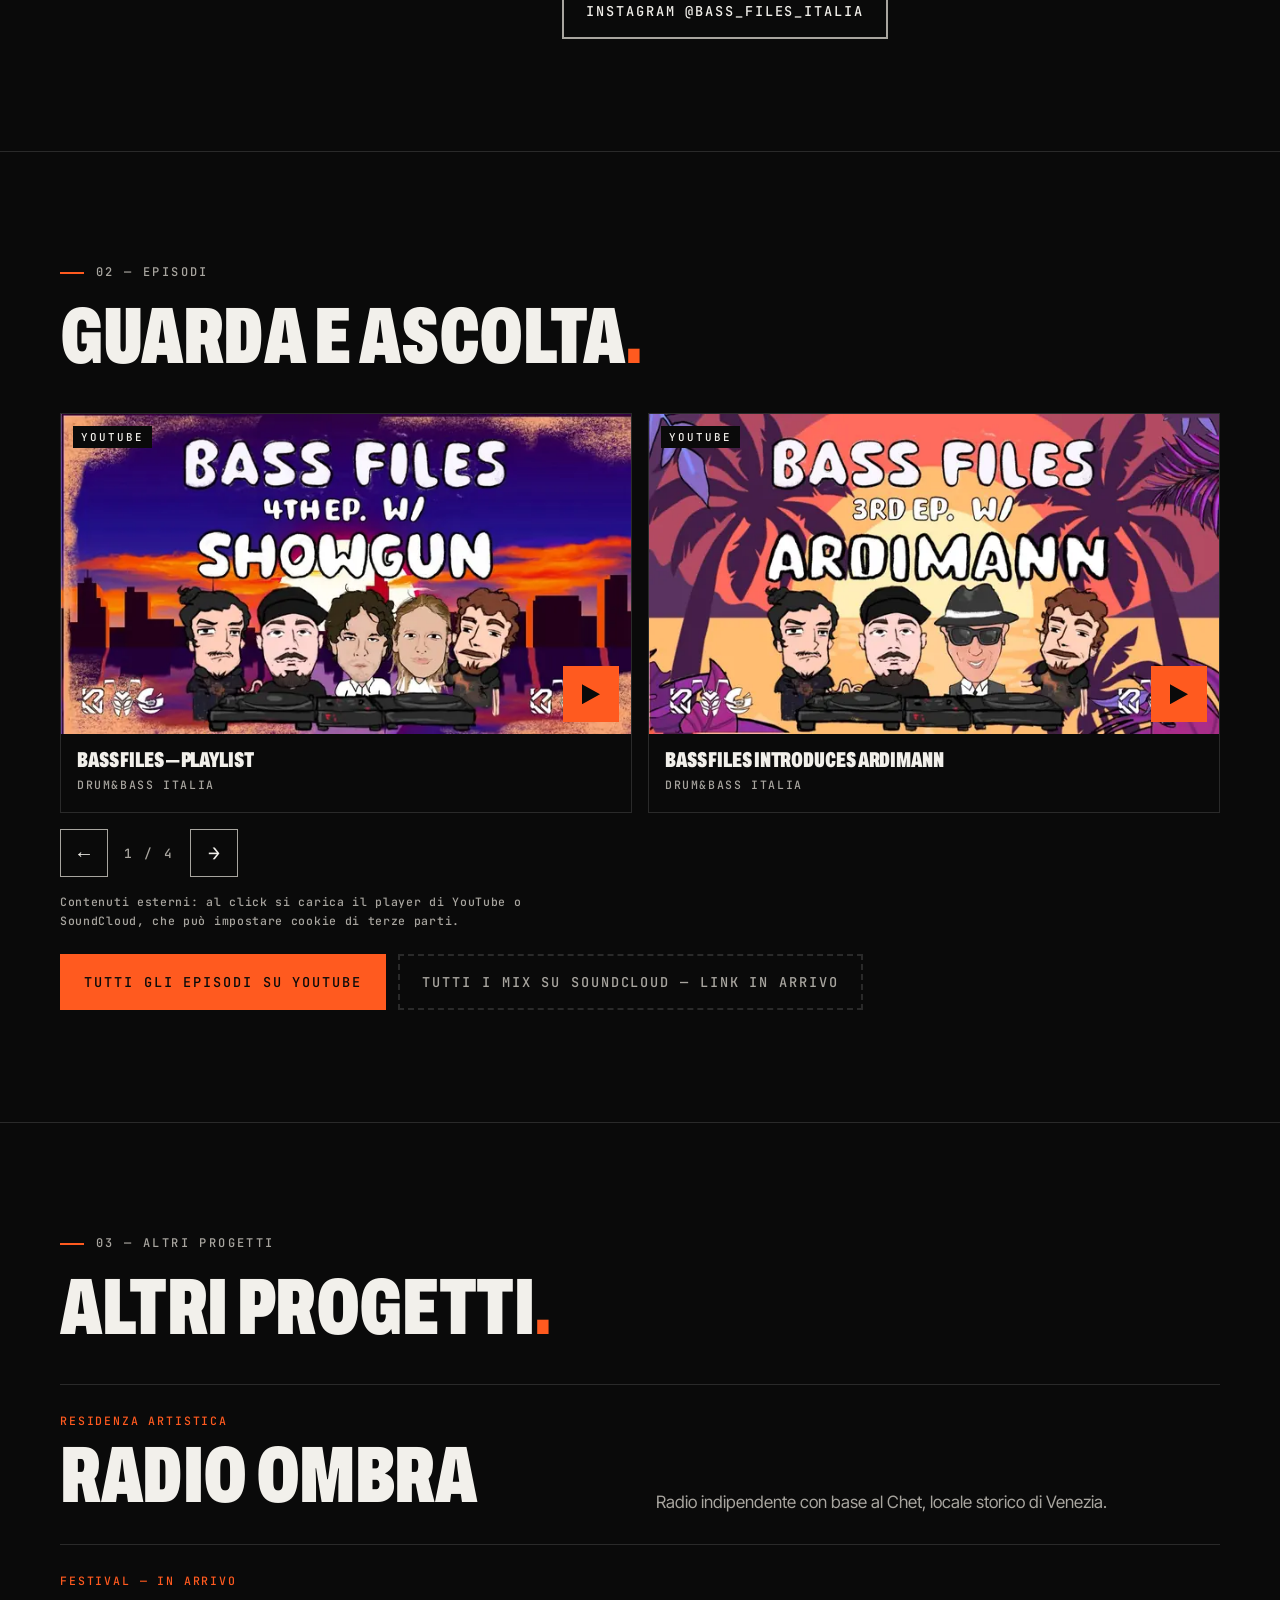
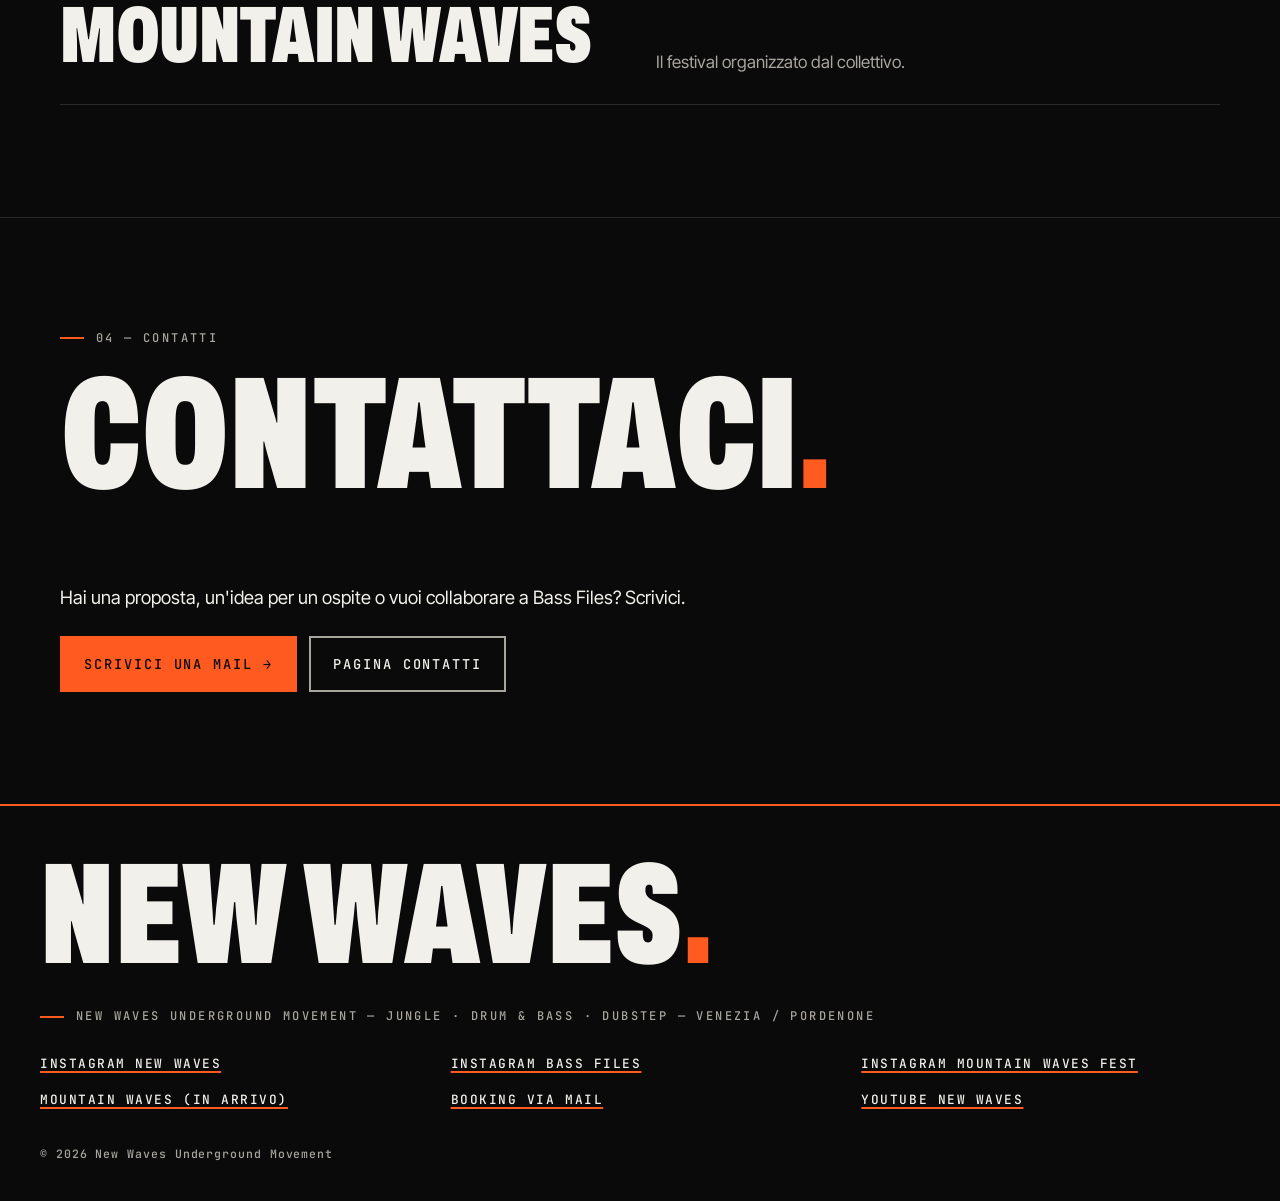
==== commit 95731b05: "traduzione inglese" ====
--- a/bass-files/index.html
+++ b/bass-files/index.html
@@ -8,10 +8,14 @@
   
   <meta name="theme-color" content="#0A0A0A" />
   <link rel="canonical" href="https://DOMINIO.TLD/bass-files/" />
+  <link rel="alternate" hreflang="it" href="https://DOMINIO.TLD/bass-files/" />
+  <link rel="alternate" hreflang="en" href="https://DOMINIO.TLD/en/bass-files/" />
+  <link rel="alternate" hreflang="x-default" href="https://DOMINIO.TLD/bass-files/" />
   <!-- Open Graph / Twitter -->
   <meta property="og:type" content="website" />
   <meta property="og:site_name" content="New Waves Underground Movement" />
   <meta property="og:locale" content="it_IT" />
+  <meta property="og:locale:alternate" content="en_GB" />
   <meta property="og:title" content="Bass Files — interviste e dj set sulla scena italiana" />
   <meta property="og:description" content="Bass Files: format di interviste e dj set dedicato alla scena drum &amp; bass e jungle italiana, ideato da Djambe e Dema con Drum And Bass Italia." />
   <meta property="og:url" content="https://DOMINIO.TLD/bass-files/" />
@@ -114,7 +118,7 @@
     </a>
     <button class="nav-toggle" type="button" aria-expanded="false" aria-controls="site-nav">Menu</button>
     <nav id="site-nav" class="site-nav" aria-label="Principale">
-      <ul><li><a href="../">Home</a></li><li><a href="../chi-siamo/">Chi siamo</a></li><li><a href="../bass-files/" aria-current="page">Bass Files</a></li><li><a href="../radio-ombra/">Radio Ombra</a></li><li><a href="../contatti/">Contatti</a></li></ul>
+      <ul><li><a href="../">Home</a></li><li><a href="../chi-siamo/">Chi siamo</a></li><li><a href="../bass-files/" aria-current="page">Bass Files</a></li><li><a href="../radio-ombra/">Radio Ombra</a></li><li><a href="../contatti/">Contatti</a></li><li class="lang-switch"><span aria-current="true">IT</span><span class="lang-switch__sep" aria-hidden="true">/</span><a href="../en/bass-files/" lang="en" hreflang="en" aria-label="Switch language: English">EN</a></li></ul>
     </nav>
   </header>
 
@@ -146,8 +150,8 @@
       </div>
       <noscript><p>Per guardare gli episodi serve JavaScript: li trovi nella <a href="https://www.youtube.com/playlist?list=PLHic1IAEDwjtrP7gMXRtyPHchoGaM0omK" target="_blank" rel="noopener">playlist di Bass Files su YouTube</a>.</p></noscript>
       <div class="btn-row">
-        <a class="btn" data-channel="bassFiles" data-channel-label="Tutti gli episodi su YouTube" rel="noopener">Tutti gli episodi su YouTube</a>
-        <a class="btn btn--ghost" data-channel="soundcloud" data-channel-label="Tutti i mix su SoundCloud" rel="noopener">Tutti i mix su SoundCloud</a>
+        <a class="btn" href="https://www.youtube.com/playlist?list=PLHic1IAEDwjtrP7gMXRtyPHchoGaM0omK" target="_blank" rel="noopener" data-channel="bassFiles" data-channel-label="Tutti gli episodi su YouTube">Tutti gli episodi su YouTube</a>
+        <a class="btn btn--ghost" data-channel="soundcloud" data-channel-label="Tutti i mix su SoundCloud">Tutti i mix su SoundCloud</a>
       </div>
     </section>
 
--- a/css/style.css
+++ b/css/style.css
@@ -28,8 +28,12 @@
   --c-bg-2: #141414;
   --c-line: #2a2a2a;
   --c-text: #f2f0eb;
-  --c-text-dim: #a8a59f;       /* ≈ 7.6:1 su nero */
-  --c-accent: #ff5a1f;         /* ≈ 6.6:1 su nero; testo scuro su arancione ≈ 6.6:1 */
+  --c-text-dim: #a8a59f;       /* 8.1:1 su nero, 7.5:1 su --c-bg-2 */
+  --c-accent: #ff5a1f;         /* 6.3:1 su nero; testo scuro su arancione 6.3:1 */
+  --c-accent-a12: rgba(255, 90, 31, .12); /* righe diagonali degli slot foto */
+  --c-accent-a10: rgba(255, 90, 31, .1);  /* righe diagonali delle anteprime media */
+  --c-bg-a0: rgba(10, 10, 10, 0);         /* --c-bg trasparente (sfumatura hero) */
+  --c-black: #000;                        /* fondo del player in riproduzione */
 
   /* tipografia */
   --f-display: "Archivo", "Arial Narrow", "Helvetica Neue", Arial, sans-serif;
@@ -49,7 +53,7 @@
   --radius: 0;
   --bar: 6px;                  /* spessore barre arancioni */
 }
-@media (min-width: 768px) { :root { --header-h: 76px; } }
+@media (min-width: 768px) { :root { --header-h: 76px; --fs-display: min(18vw, 17rem); } }
 
 /* 3. BASE --------------------------------------------------------------- */
 *, *::before, *::after { box-sizing: border-box; }
@@ -88,10 +92,11 @@
 
 /* 4. LAYOUT ------------------------------------------------------------- */
 main { padding-top: var(--header-h); }
-.wrap { max-width: var(--max); margin-inline: auto; padding-inline: var(--gutter); }
-main > section { border-top: 1px solid var(--c-line); padding-block: clamp(3rem, 9vw, 7rem); }
 /* contenuto allineato alla colonna centrale (--max) senza centrare i singoli blocchi */
-main > section { padding-inline: max(var(--gutter), calc((100% - var(--max)) / 2 + var(--gutter))); }
+main > section {
+  border-top: 1px solid var(--c-line); padding-block: clamp(3rem, 9vw, 7rem);
+  padding-inline: max(var(--gutter), calc((100% - var(--max)) / 2 + var(--gutter)));
+}
 .skip-link { position: absolute; left: -999px; top: 0; background: var(--c-accent); color: var(--c-bg); padding: .75rem 1rem; z-index: 100; font-weight: 700; }
 .skip-link:focus { left: 0; color: var(--c-bg); }
 
@@ -102,7 +107,7 @@
   display: flex; align-items: center; justify-content: space-between;
   padding-inline: var(--gutter); background: var(--c-bg); border-bottom: 1px solid var(--c-line);
 }
-.brand { display: flex; align-items: center; gap: .7rem; text-decoration: none; }
+.brand { display: flex; align-items: center; gap: .7rem; min-height: 44px; text-decoration: none; }
 .brand img { height: 36px; width: auto; }
 .brand__name { font: 900 1.25rem/1 var(--f-display); font-stretch: 62%; letter-spacing: .02em; }
 .brand:hover { color: var(--c-text); }
@@ -118,6 +123,10 @@
   min-height: 44px;
 }
 .nav-toggle[aria-expanded="true"] { background: var(--c-accent); border-color: var(--c-accent); color: var(--c-bg); }
+@media (min-width: 768px) { /* tablet touch: area di tocco del menu a 44px, aspetto invariato */
+  .site-nav a { position: relative; }
+  .site-nav a::after { content: ""; position: absolute; inset: -.3rem 0; }
+}
 @media (max-width: 767px) {
   .nav-toggle { display: inline-block; }
   .site-nav { position: fixed; inset: var(--header-h) 0 0 0; background: var(--c-bg); padding: 1.5rem var(--gutter); display: none; overflow-y: auto; }
@@ -131,7 +140,7 @@
 /* bottoni */
 .btn {
   display: inline-flex; align-items: center; gap: .6rem; background: var(--c-accent); color: var(--c-bg);
-  font: 500 .85rem var(--f-mono); letter-spacing: .14em; text-transform: uppercase; font-weight: 500;
+  font: 500 .85rem var(--f-mono); letter-spacing: .14em; text-transform: uppercase;
   padding: 1.05rem 1.4rem; min-height: 48px; text-decoration: none; border: 2px solid var(--c-accent); border-radius: var(--radius);
   transition: background .15s, color .15s;
 }
@@ -140,15 +149,16 @@
 .btn--ghost:hover { background: var(--c-accent); border-color: var(--c-accent); color: var(--c-bg); }
 .btn--off { transition: none; background: transparent; border-style: dashed; border-color: var(--c-line); color: var(--c-text-dim); cursor: default; }
 .btn-row { display: flex; flex-wrap: wrap; gap: .75rem; margin-top: 1.5rem; }
-.link-arrow { font: 500 .8rem var(--f-mono); letter-spacing: .16em; text-transform: uppercase; text-decoration: none; border-bottom: 2px solid var(--c-accent); padding-bottom: .2rem; }
+.link-arrow { position: relative; font: 500 .8rem var(--f-mono); letter-spacing: .16em; text-transform: uppercase; text-decoration: none; border-bottom: 2px solid var(--c-accent); padding-bottom: .2rem; }
+/* area di tocco: i link piccoli restano com'erano, ma l'area cliccabile arriva a 44px di altezza */
+.link-arrow::after, .venue__where a::after { content: ""; position: absolute; inset: -.875rem 0; }
 
 /* slot foto (le foto arrivano dopo; specifiche in assets/img/README.md — TODO) */
 .photo-slot {
   position: relative; aspect-ratio: 4 / 5; background: var(--c-bg-2); border: 1px solid var(--c-line); overflow: hidden;
   display: flex; align-items: flex-end; padding: .75rem;
-  background-image: repeating-linear-gradient(135deg, transparent 0 14px, rgba(255,90,31,.12) 14px 16px);
-}
-.photo-slot span { font: 500 .68rem var(--f-mono); letter-spacing: .18em; text-transform: uppercase; color: var(--c-text-dim); }
+  background-image: repeating-linear-gradient(135deg, transparent 0 14px, var(--c-accent-a12) 14px 16px);
+}
 .photo-slot img { position: absolute; inset: 0; width: 100%; height: 100%; object-fit: cover; filter: grayscale(1) contrast(1.1); } /* foto sempre in bianco e nero */
 
 /* media / facade (YouTube, SoundCloud) */
@@ -158,15 +168,17 @@
 .facade {
   position: relative; aspect-ratio: 16 / 9; width: 100%; padding: 0; border: 0; color: inherit; text-align: left; cursor: pointer;
   background: var(--c-bg-2); overflow: hidden; display: block;
-  background-image: repeating-linear-gradient(135deg, transparent 0 14px, rgba(255,90,31,.1) 14px 16px);
+  background-image: repeating-linear-gradient(135deg, transparent 0 14px, var(--c-accent-a10) 14px 16px);
 }
 .facade img { position: absolute; inset: 0; width: 100%; height: 100%; object-fit: cover; } /* miniature a colori */
 .facade__plat { position: absolute; left: .75rem; top: .75rem; font: 500 .68rem var(--f-mono); letter-spacing: .18em; text-transform: uppercase; background: var(--c-bg); padding: .25rem .5rem; }
 .facade__play { position: absolute; right: .75rem; bottom: .75rem; width: 56px; height: 56px; background: var(--c-accent); display: grid; place-items: center; transition: background .15s; }
 .facade__play::after { content: ""; width: 18px; height: 20px; background: var(--c-bg); clip-path: polygon(0 0, 0 100%, 100% 50%); }
 .facade:hover .facade__play { background: var(--c-text); }
+.facade:focus-visible { outline-offset: -2px; } /* focus dentro il riquadro: nel carosello il bordo esterno veniva tagliato a sinistra */
+.facade:focus-visible::after { content: ""; position: absolute; inset: 0; border: 2px solid var(--c-accent); pointer-events: none; }
 .facade iframe { position: absolute; inset: 0; width: 100%; height: 100%; border: 0; }
-.facade--playing { cursor: auto; background: #000; }
+.facade--playing { cursor: auto; background: var(--c-black); }
 .facade--empty { cursor: default; display: grid; place-items: center; }
 .facade--empty .facade__empty { font: 500 .8rem var(--f-mono); letter-spacing: .18em; text-transform: uppercase; color: var(--c-text-dim); }
 .media-meta { padding: 1rem 1rem 1.25rem; }
@@ -190,7 +202,6 @@
 @media (min-width: 768px) { .event { grid-template-columns: 12rem 1fr; } }
 .event__date { font: 500 .9rem var(--f-mono); letter-spacing: .14em; color: var(--c-accent); margin: 0; }
 .event h3 { margin: 0 0 .25rem; }
-.event h3 a { text-decoration: none; }
 .event__flyer { grid-column: 1 / -1; max-width: 360px; width: 100%; height: auto; aspect-ratio: 4 / 5; object-fit: cover; filter: grayscale(1) contrast(1.1); }
 .event p { margin: 0; }
 .empty { border: 1px dashed var(--c-text-dim); padding: clamp(1.25rem, 4vw, 2.5rem); }
@@ -204,7 +215,7 @@
 .footer-links { list-style: none; display: grid; grid-template-columns: 1fr; gap: .5rem 2rem; padding: 0; margin: 1.5rem auto; }
 @media (min-width: 480px) { .footer-links { grid-template-columns: repeat(2, 1fr); } }
 @media (min-width: 1100px) { .footer-links { grid-template-columns: repeat(3, 1fr); } }
-.footer-links a { font: 500 .8rem var(--f-mono); letter-spacing: .12em; text-transform: uppercase; display: inline-block; padding-block: .35rem; }
+.footer-links a { font: 500 .8rem var(--f-mono); letter-spacing: .12em; text-transform: uppercase; display: inline-block; padding-block: .6rem; margin-block: -.25rem; } /* area di tocco 36px: il massimo senza sovrapporre le righe (vedi docs/AUDIT-TECNICO.md) */
 .legal { font: 500 .72rem var(--f-mono); letter-spacing: .08em; color: var(--c-text-dim); margin: 2rem auto 0; max-width: var(--max); }
 
 /* reveal allo scroll (la classe la aggiunge il JS solo sotto il fold) */
@@ -215,19 +226,19 @@
 /* hero home */
 .hero {
   position: relative; min-height: min(calc(100svh - var(--header-h)), 52rem); display: flex; flex-direction: column; justify-content: flex-end;
-  border-top: 0 !important; overflow: hidden; padding-block: 2rem 2.5rem !important;
+  border-top: 0; overflow: hidden; padding-block: 2rem 2.5rem;
 }
 .hero__bg { position: absolute; inset: 0; width: 100%; height: 100%; object-fit: cover; object-position: 70% 100%; z-index: -2; opacity: .6; } /* texture meno luminosa: più nero sotto */
-.hero::before { content: ""; position: absolute; inset: 0; z-index: -1; background: linear-gradient(to top, rgba(10,10,10,0) 40%, var(--c-bg) 100%); } /* sfuma verso il nero in alto */
+.hero::before { content: ""; position: absolute; inset: 0; z-index: -1; background: linear-gradient(to top, var(--c-bg-a0) 40%, var(--c-bg) 100%); } /* sfuma verso il nero in alto */
 .hero__mark {
   position: absolute; z-index: -1; right: -16%; top: 3%; width: 68vw; max-width: 560px; height: auto;
-  mix-blend-mode: normal; opacity: .22; /* mobile: molto più tenue, non disturba il titolo */
+  opacity: .22; /* mobile: molto più tenue, non disturba il titolo */
 }
 .hero > :not(img) { width: 100%; min-width: 0; }
 .hero h1 { font-size: var(--fs-display); line-height: .8; margin: 0 0 1.25rem; }
 .hero__sub { font: 500 clamp(.78rem, 2.6vw, 1.05rem) var(--f-mono); letter-spacing: .2em; text-transform: uppercase; margin: 0 0 1.75rem; }
 .hero .btn-row { margin-top: 0; }
-@media (min-width: 768px) { :root { --fs-display: min(18vw, 17rem); } .hero__mark { right: 3%; top: 5%; width: 38vw; max-width: 520px; opacity: .55; } }
+@media (min-width: 768px) { .hero__mark { right: 3%; top: 5%; width: 38vw; max-width: 520px; opacity: .55; } }
 
 /* sezione con barra arancione laterale (manifesto) */
 .manifesto { display: grid; gap: 2rem; }
@@ -259,7 +270,7 @@
 .project h3 a { text-decoration: none; }
 .project h3 a::after { content: ""; position: absolute; inset: 0; } /* tutta la riga cliccabile */
 .project p { margin: 0; color: var(--c-text-dim); }
-.project__tag { font: 500 .72rem var(--f-mono); letter-spacing: .16em; text-transform: uppercase; color: var(--c-accent) !important; }
+.project .project__tag { font: 500 .72rem var(--f-mono); letter-spacing: .16em; text-transform: uppercase; color: var(--c-accent); }
 @media (min-width: 768px) { .project { grid-template-columns: 1fr 1fr; align-items: end; } .project__tag { grid-column: 1 / -1; } }
 
 
@@ -311,6 +322,7 @@
 .venue-list li:last-child { border-bottom: 1px solid var(--c-line); }
 .venue-list h3 { margin: 0; font-size: clamp(2rem, 7vw, 3.25rem); }
 .venue__where { margin: 0; font: 500 .78rem var(--f-mono); letter-spacing: .14em; text-transform: uppercase; color: var(--c-text-dim); }
+.venue__where a { position: relative; }
 @media (min-width: 768px) { .venue-list li { grid-template-columns: 1fr 1fr; align-items: baseline; } }
 
 /* specifiche tecniche */
@@ -336,24 +348,31 @@
     .bf-bg__nw { width: 760px; left: -280px; top: 6rem; opacity: .07; }
     .bf-bg__dnb { width: 760px; right: -280px; top: calc(6rem + 73px); }
   }
-  /* variante B: griglia di loghi alternati (attivabile con class="bf-bg bf-bg--grid" sul contenitore) */
-  .bf-bg--grid span { display: none; }
-  .bf-bg--grid { background: repeating-linear-gradient(90deg, transparent 0 calc(33.33% - 1px), var(--c-line) calc(33.33% - 1px) 33.33%); }
 }
 /* lockup di collaborazione: linea arancione + × + testo visibile */
 .bf-collab { display: flex; align-items: center; gap: .75rem; font: 500 var(--fs-label)/1.4 var(--f-mono); letter-spacing: .2em; text-transform: uppercase; color: var(--c-text-dim); margin: 1.5rem 0 0; }
 .bf-collab::before { content: ""; flex: 0 0 2.5rem; height: 2px; background: var(--c-accent); }
 .bf-collab__x { color: var(--c-accent); font-size: 1.1rem; }
-/* immagine conduttori: illustrazione quadrata, colori originali (per il bianco e nero: class="bf-figure bf-figure--bw") */
+/* immagine conduttori: illustrazione quadrata, colori originali */
 .bf-figure { margin: 2rem 0 0; max-width: 520px; }
 .bf-figure .photo-slot { aspect-ratio: 1; padding: 0; }
 .bf-figure .photo-slot img { filter: none; object-fit: contain; }
-.bf-figure--bw .photo-slot img { filter: grayscale(1) contrast(1.1); }
 .bf-figure figcaption { margin-top: .75rem; }
 
 /* booking CTA */
 .cta-booking h2 { font-size: clamp(3rem, 14vw, 10rem); line-height: .85; }
 .cta-booking p:not(.label) { font-size: 1.15rem; }
+
+
+/* selettore lingua IT / EN (micro-label mono, lingua attiva in arancione) */
+.site-nav .lang-switch { display: flex; align-items: center; gap: .5rem; font: 500 .78rem var(--f-mono); letter-spacing: .16em; text-transform: uppercase; }
+.site-nav .lang-switch a { font: inherit; letter-spacing: inherit; }
+.lang-switch [aria-current="true"] { color: var(--c-accent); border-bottom: 2px solid var(--c-accent); padding-block: .5rem; }
+.lang-switch__sep { color: var(--c-text-dim); }
+@media (max-width: 767px) {
+  .site-nav li.lang-switch { border-bottom: 0; padding-top: 1.25rem; }
+  .site-nav .lang-switch a, .lang-switch [aria-current="true"] { display: inline-block; font: 500 .9rem var(--f-mono); letter-spacing: .16em; padding-block: .75rem; min-height: 44px; }
+}
 
 /* 7. UTILITY ------------------------------------------------------------ */
 .page-404 { min-height: 100vh; display: grid; align-content: center; }
